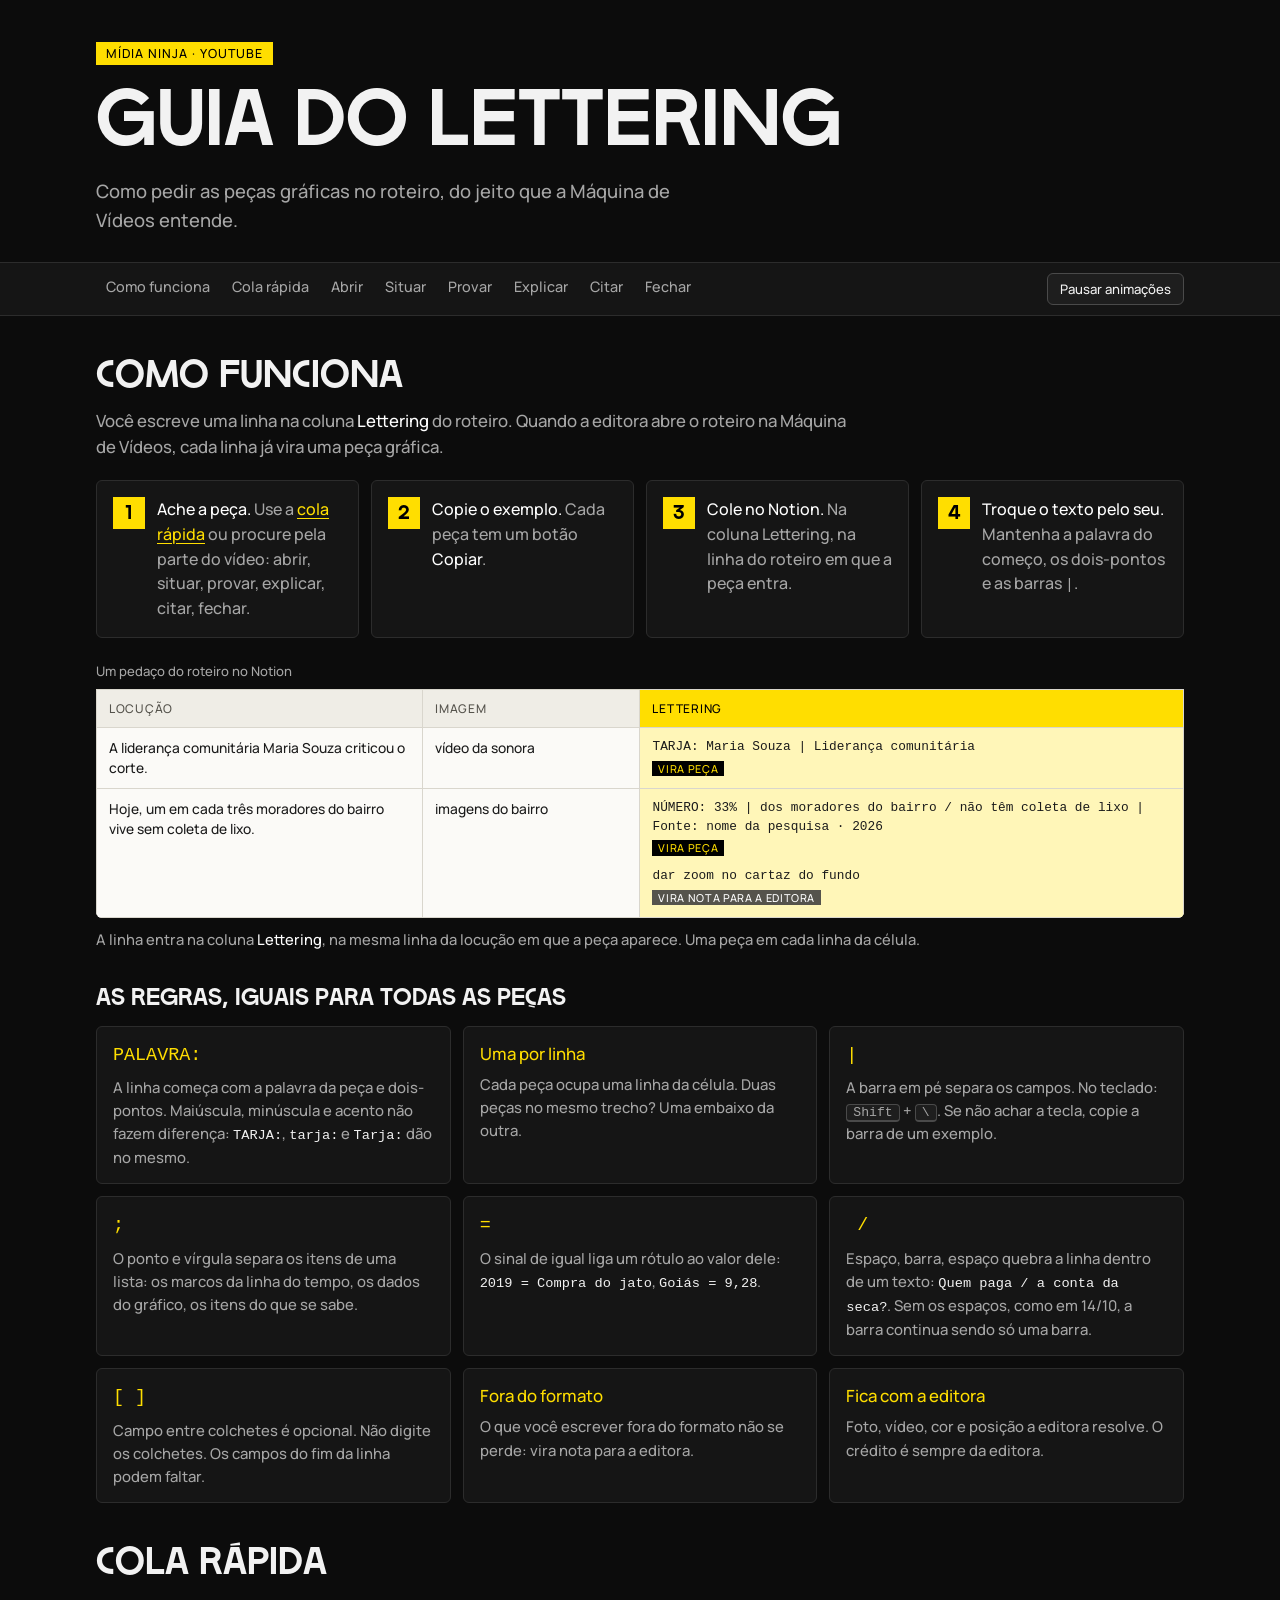
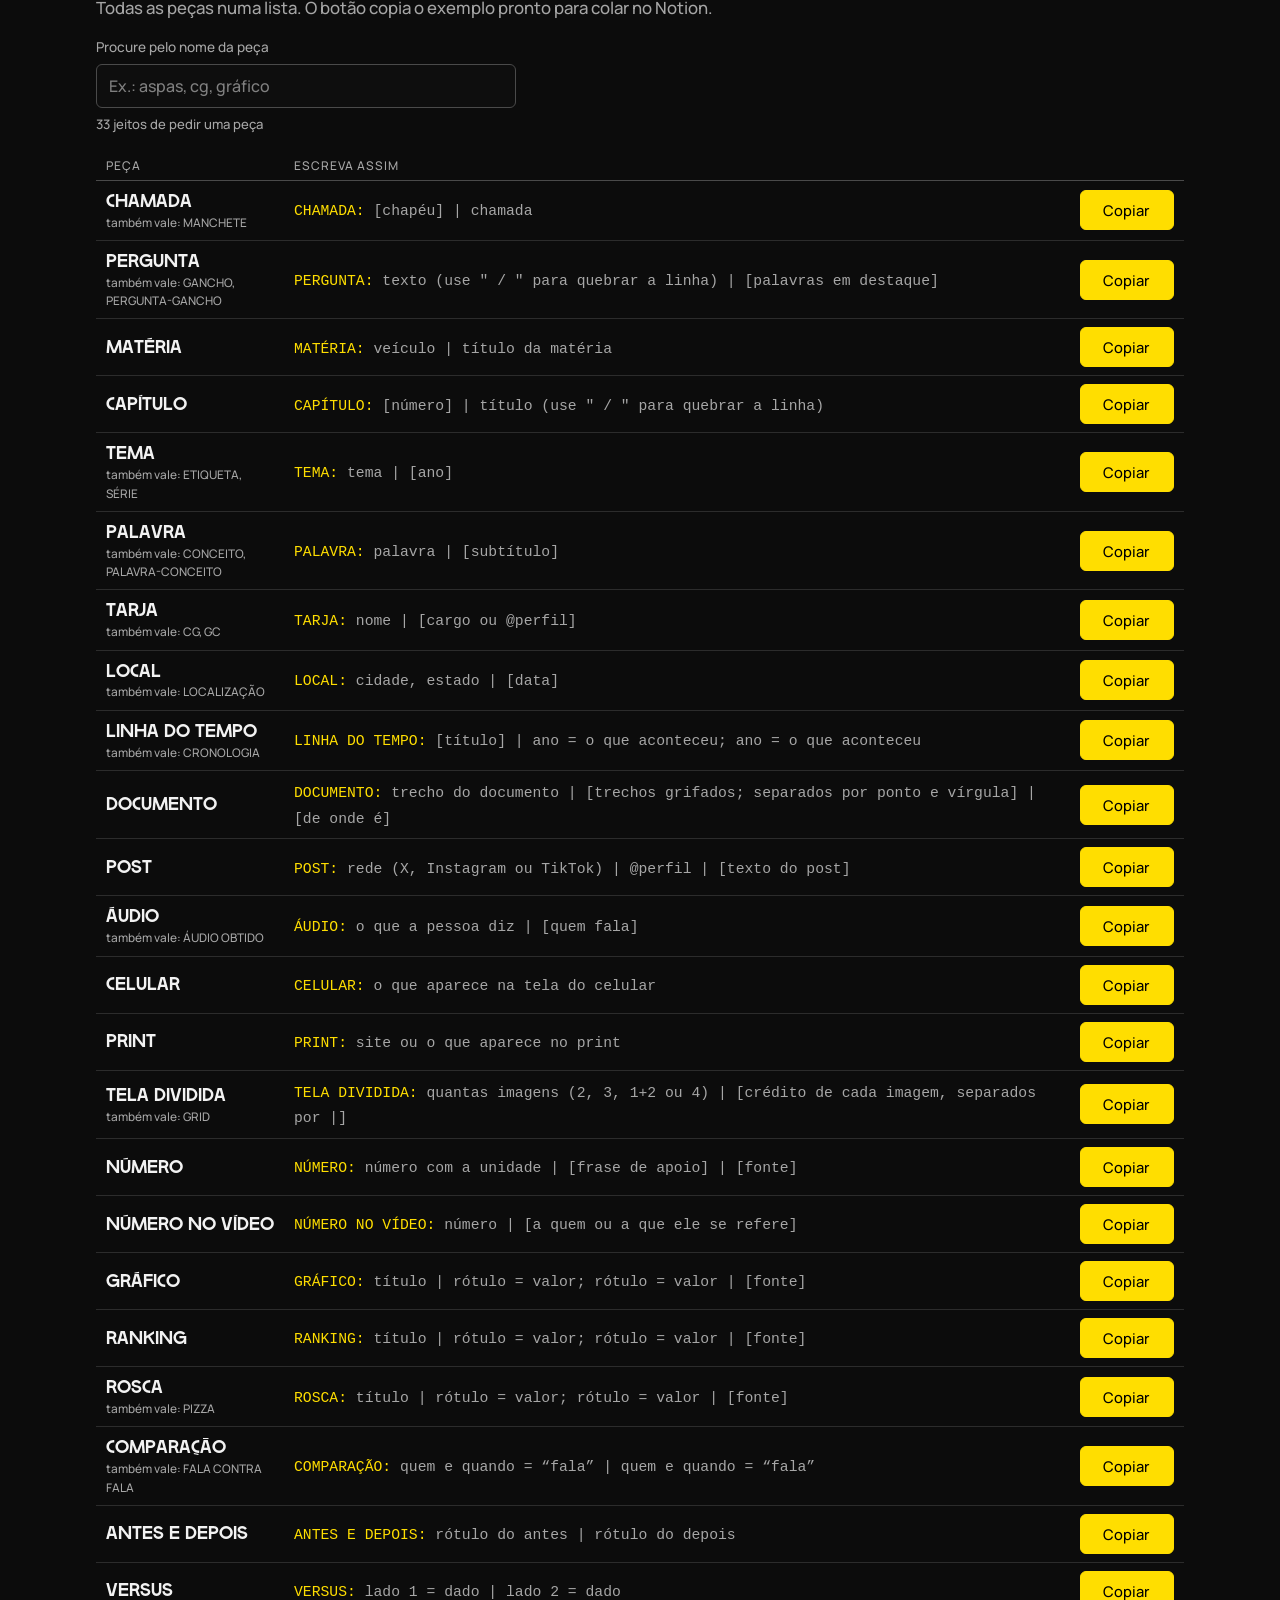
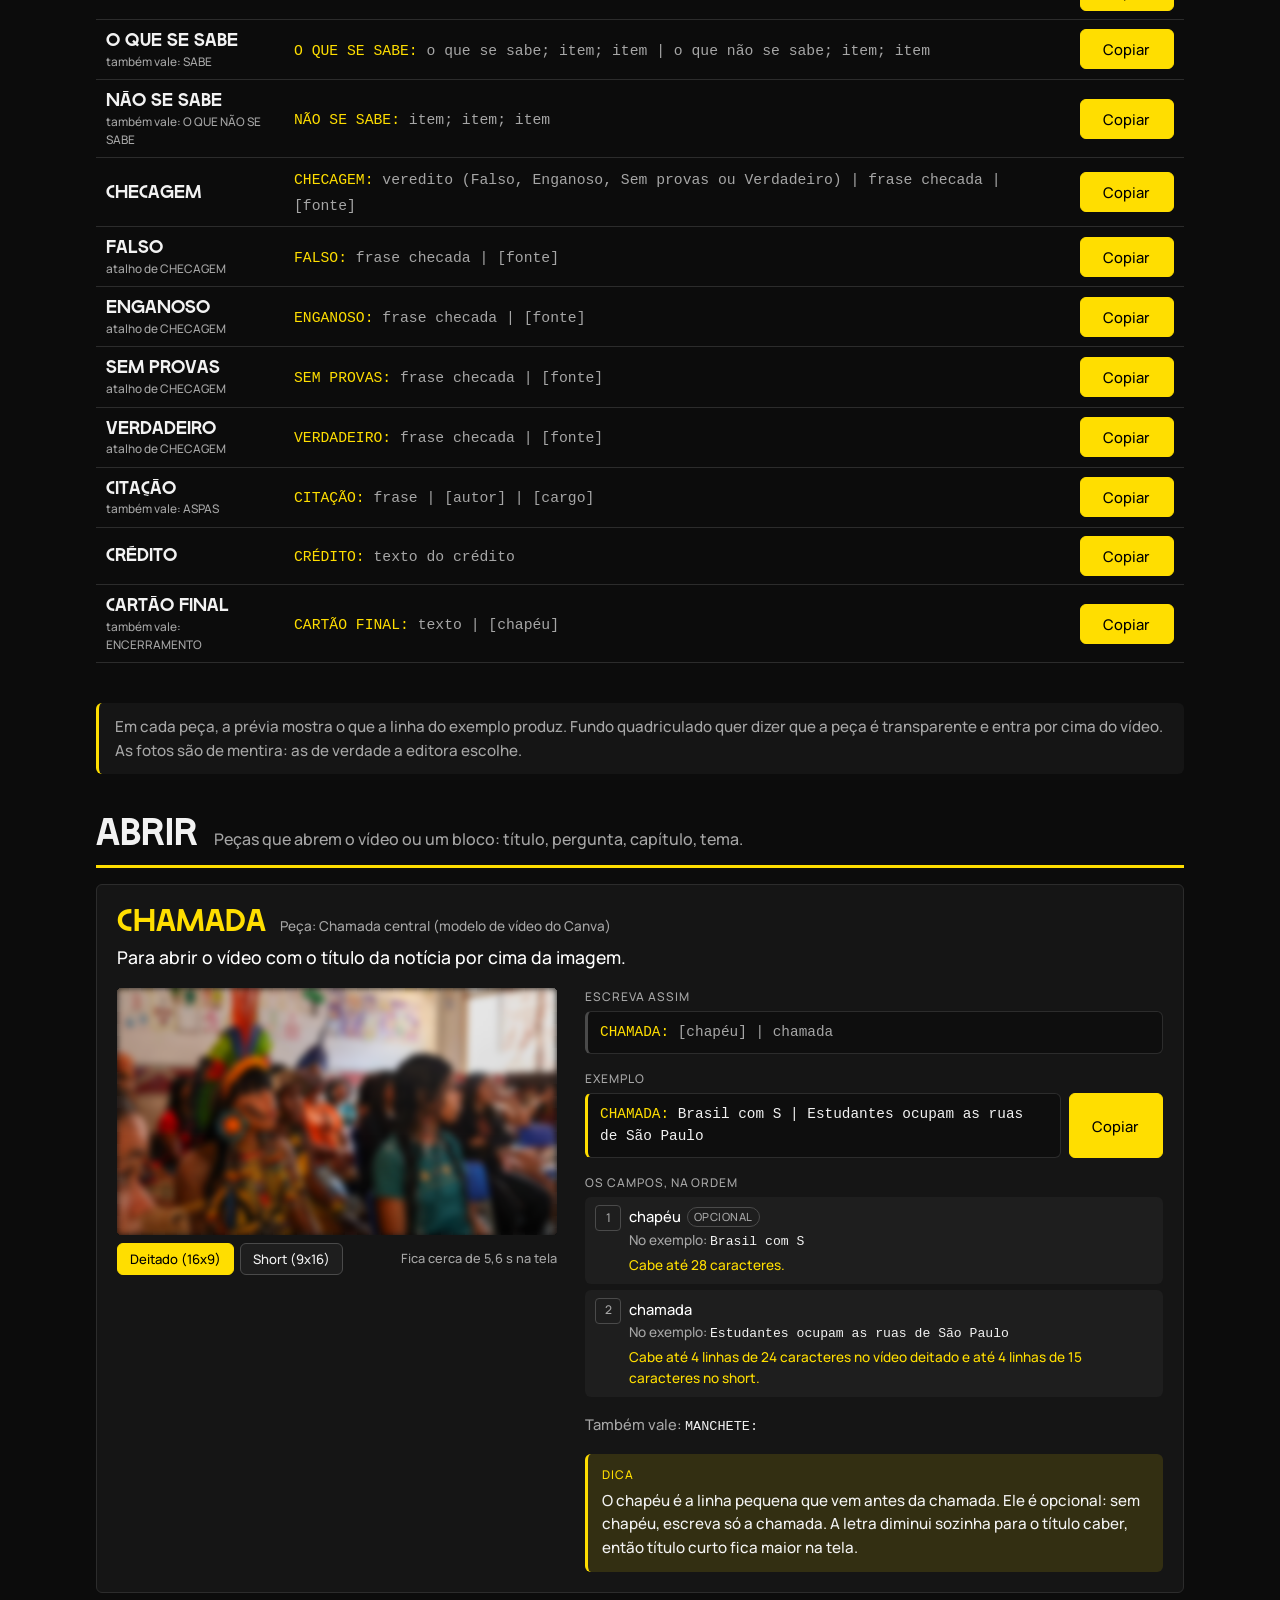
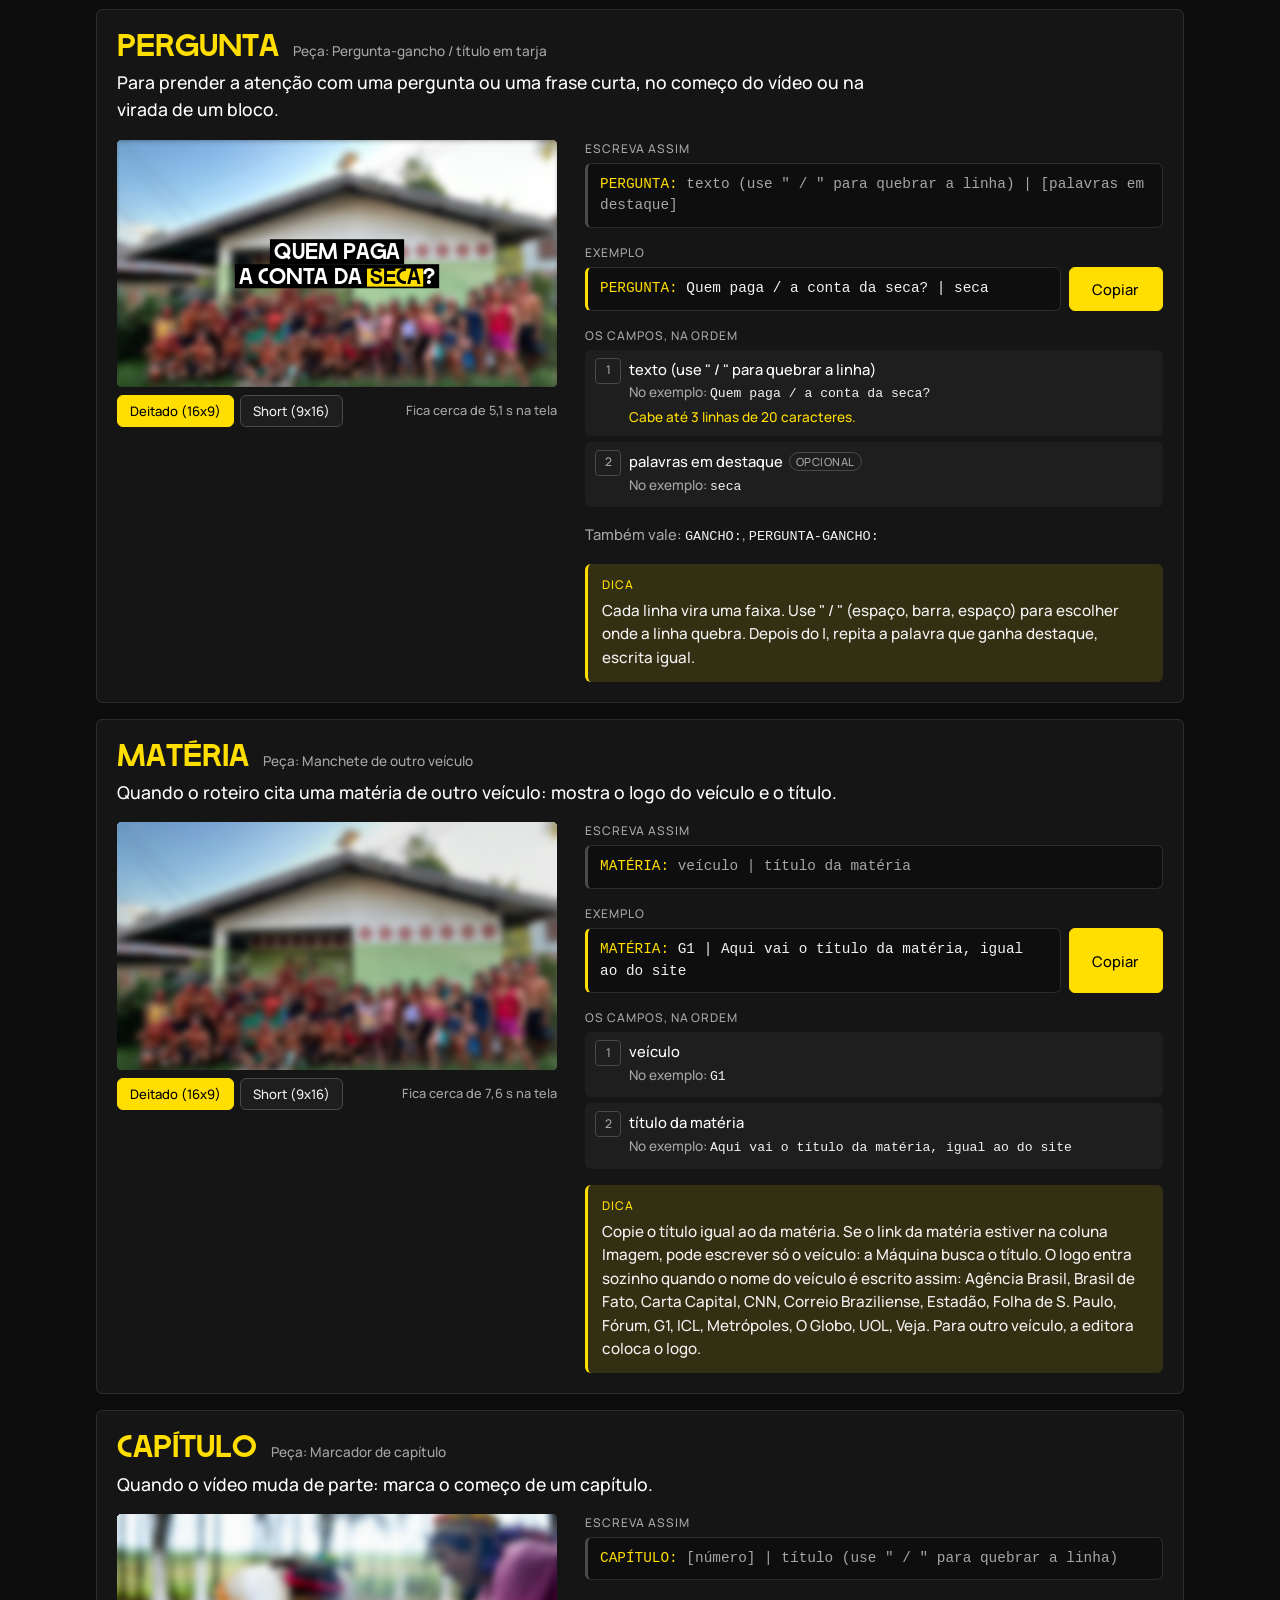
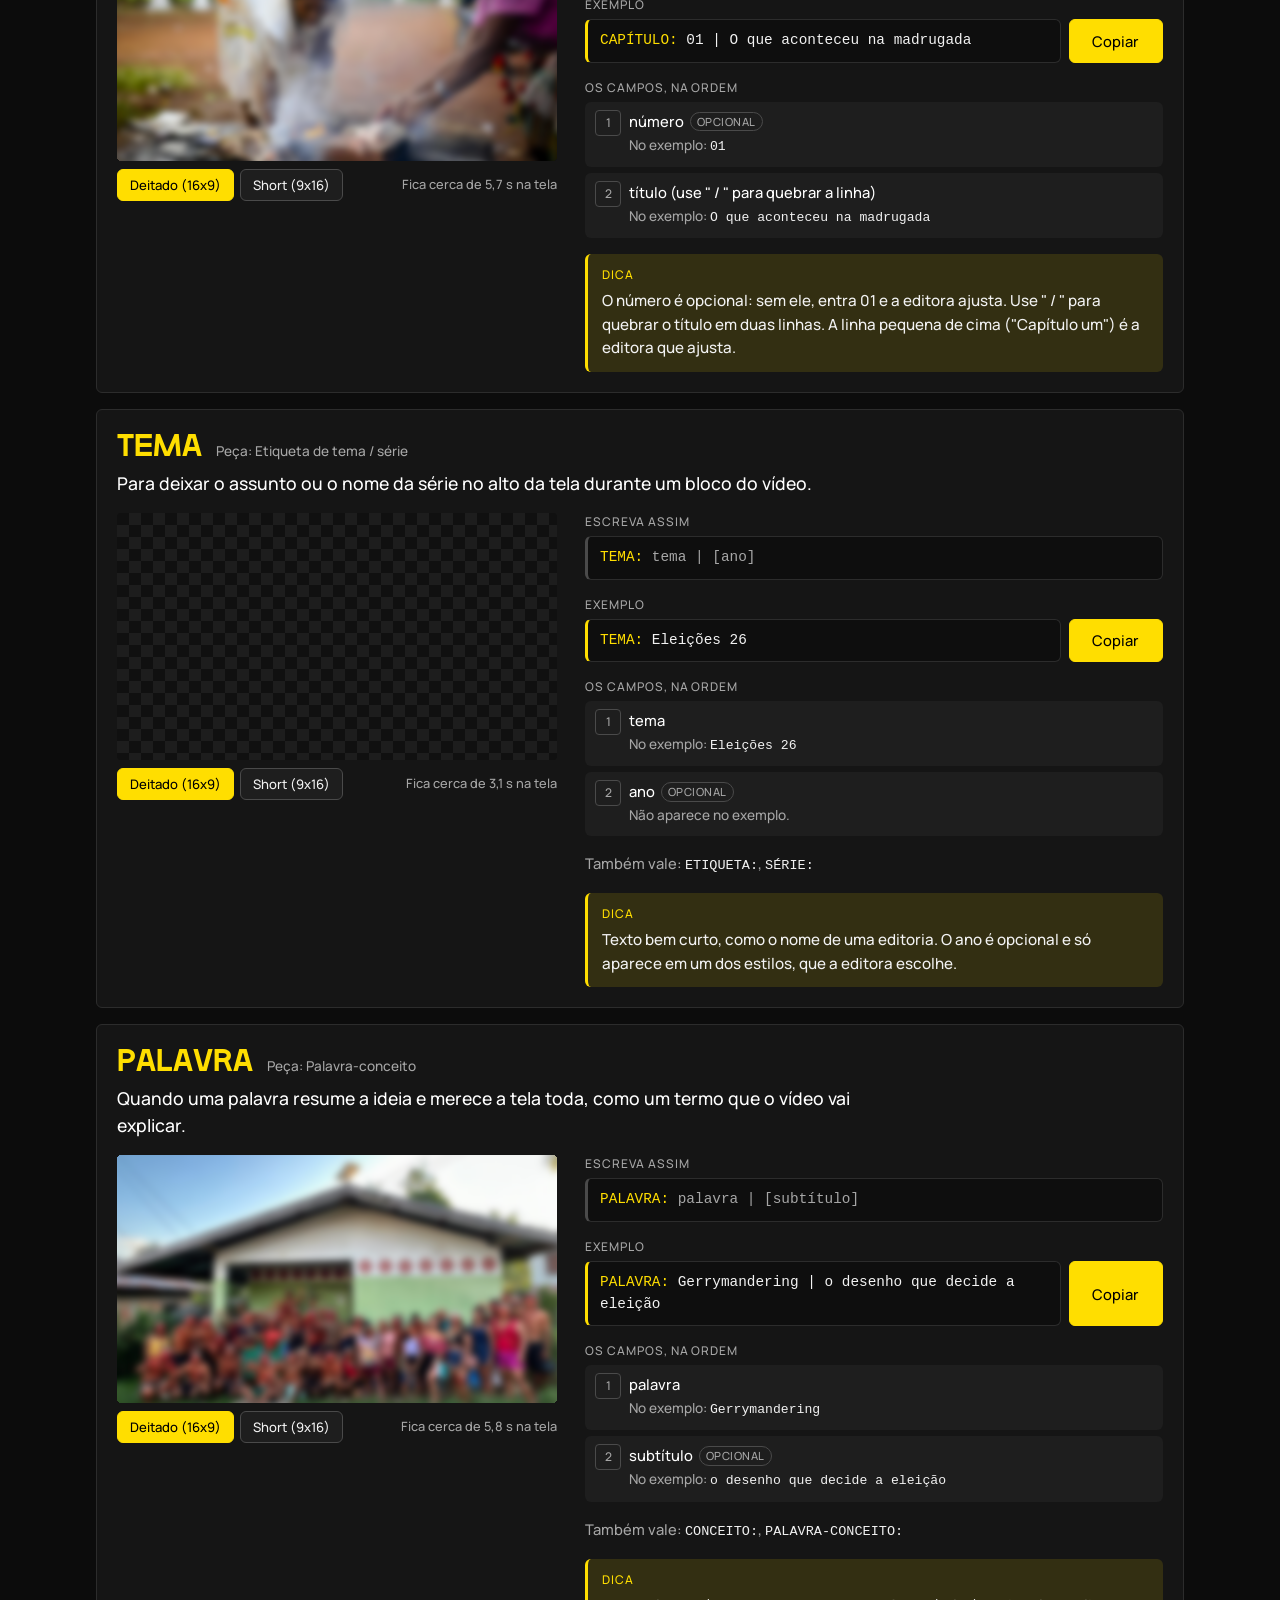
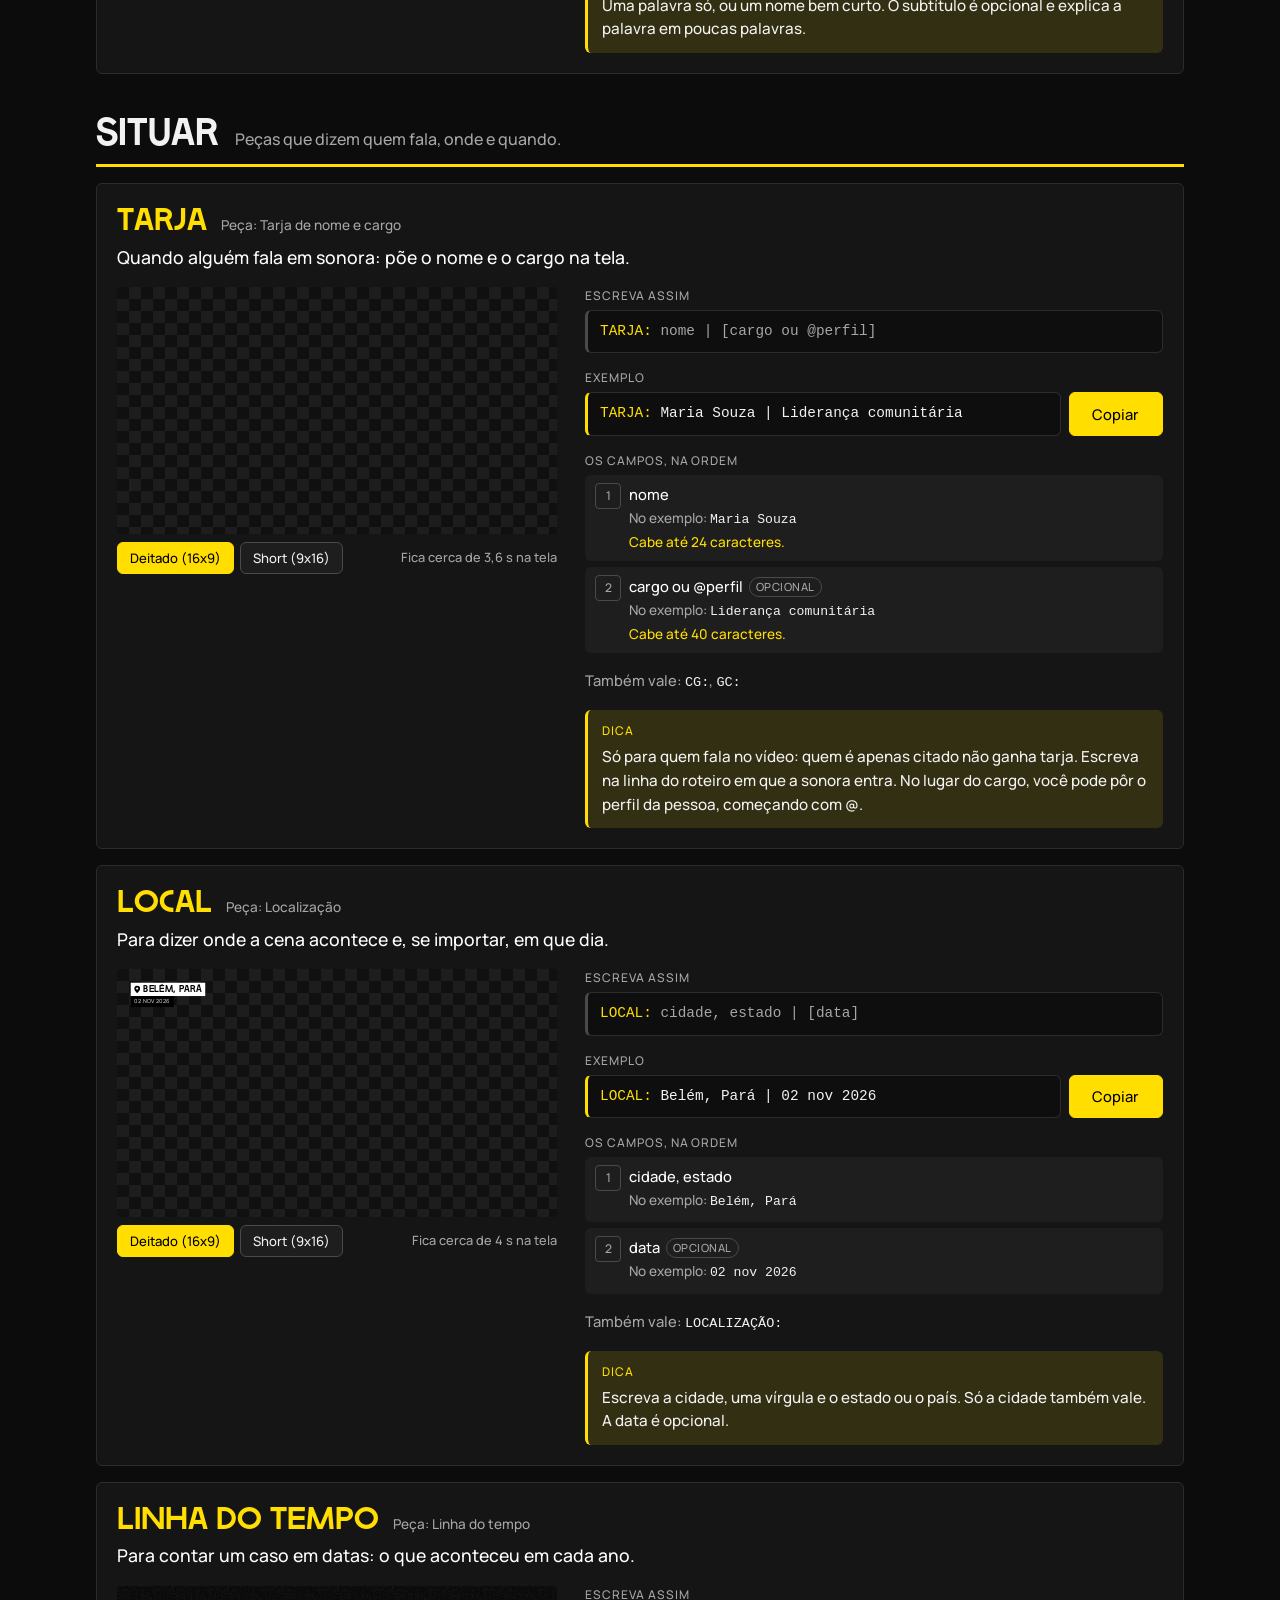
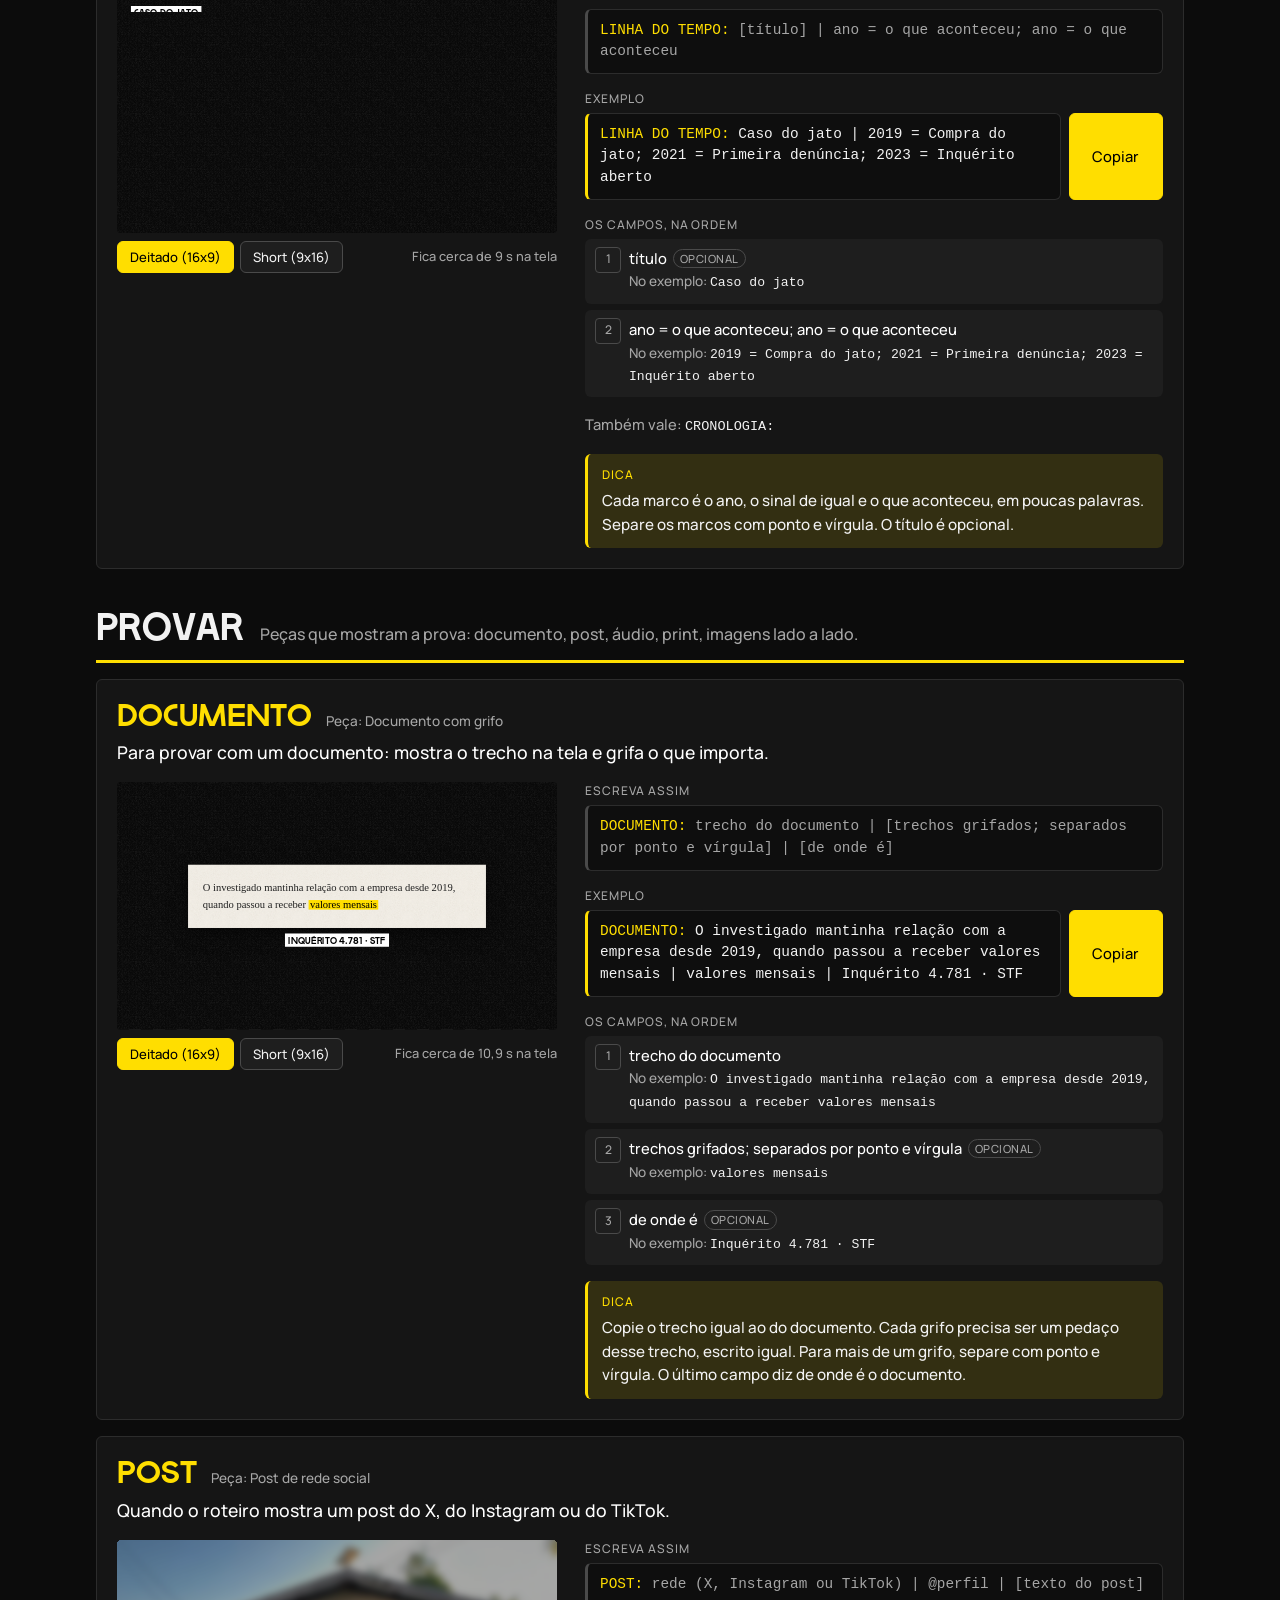
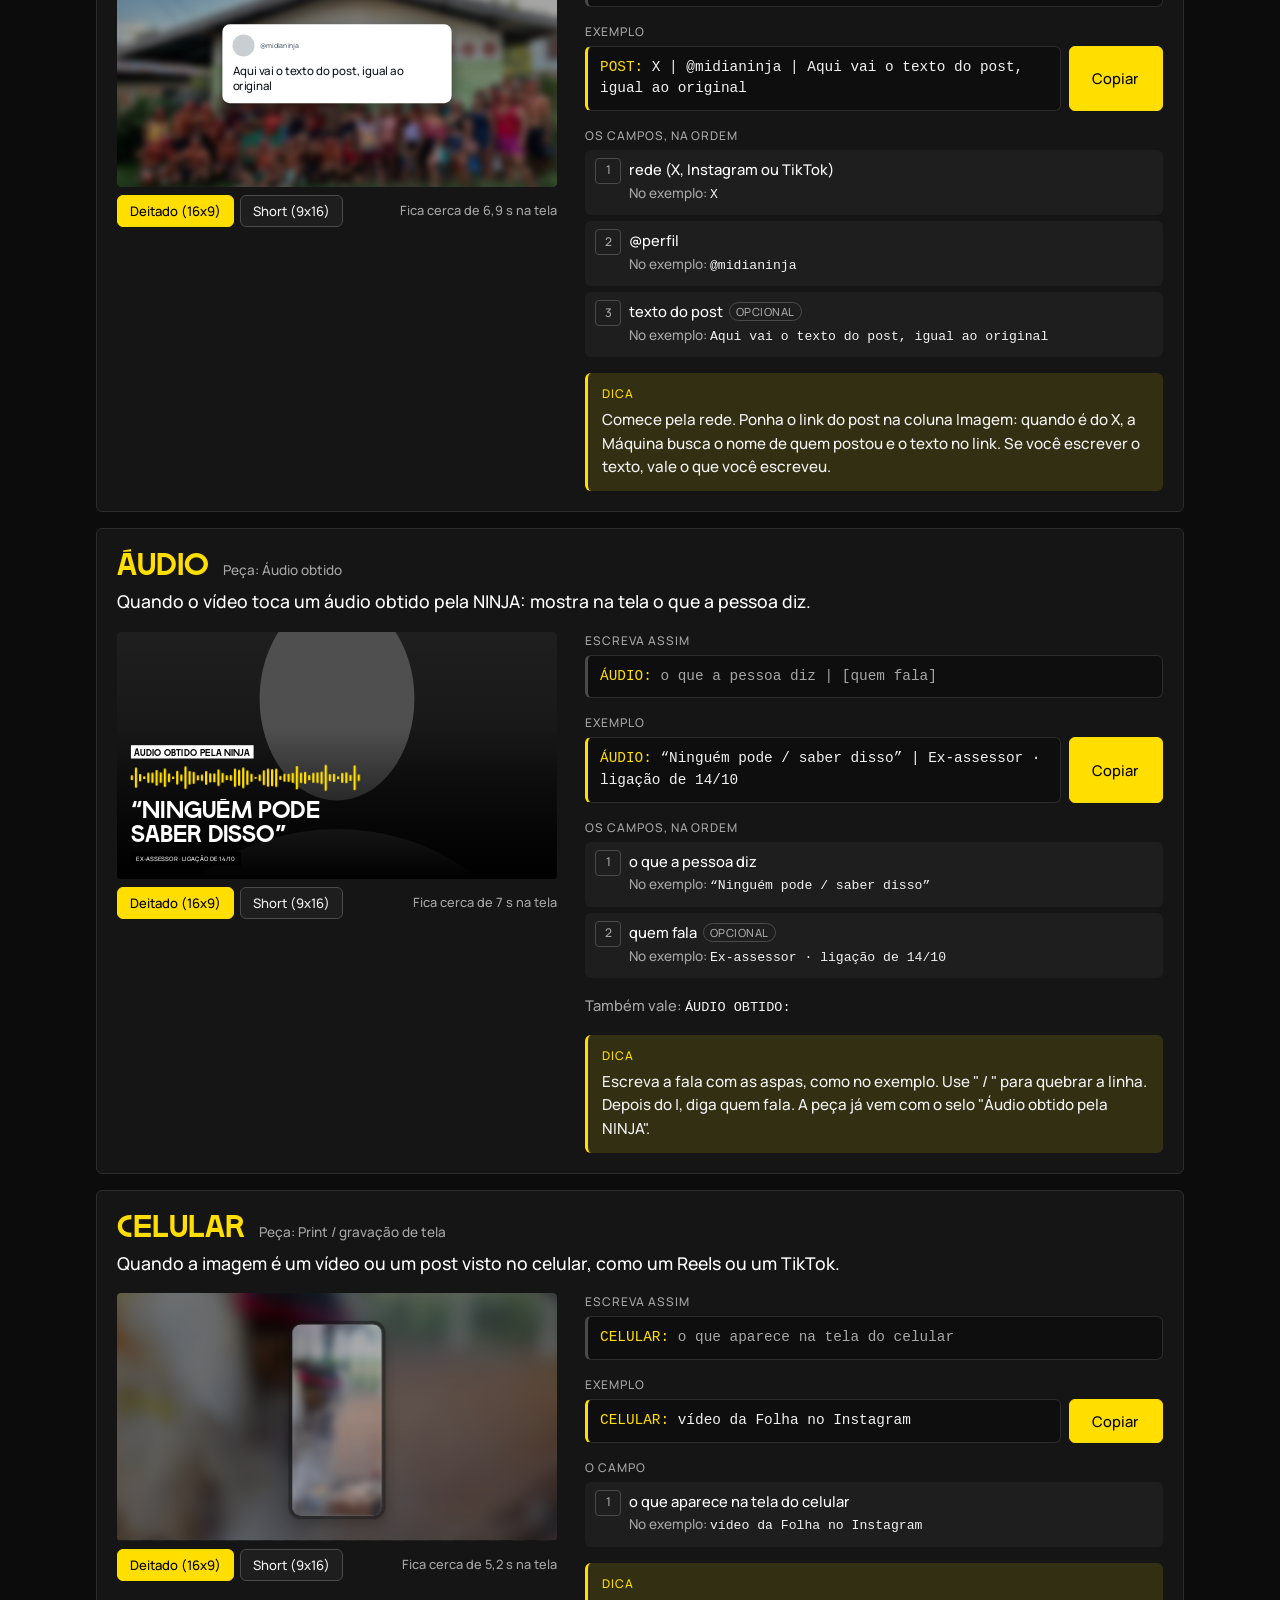
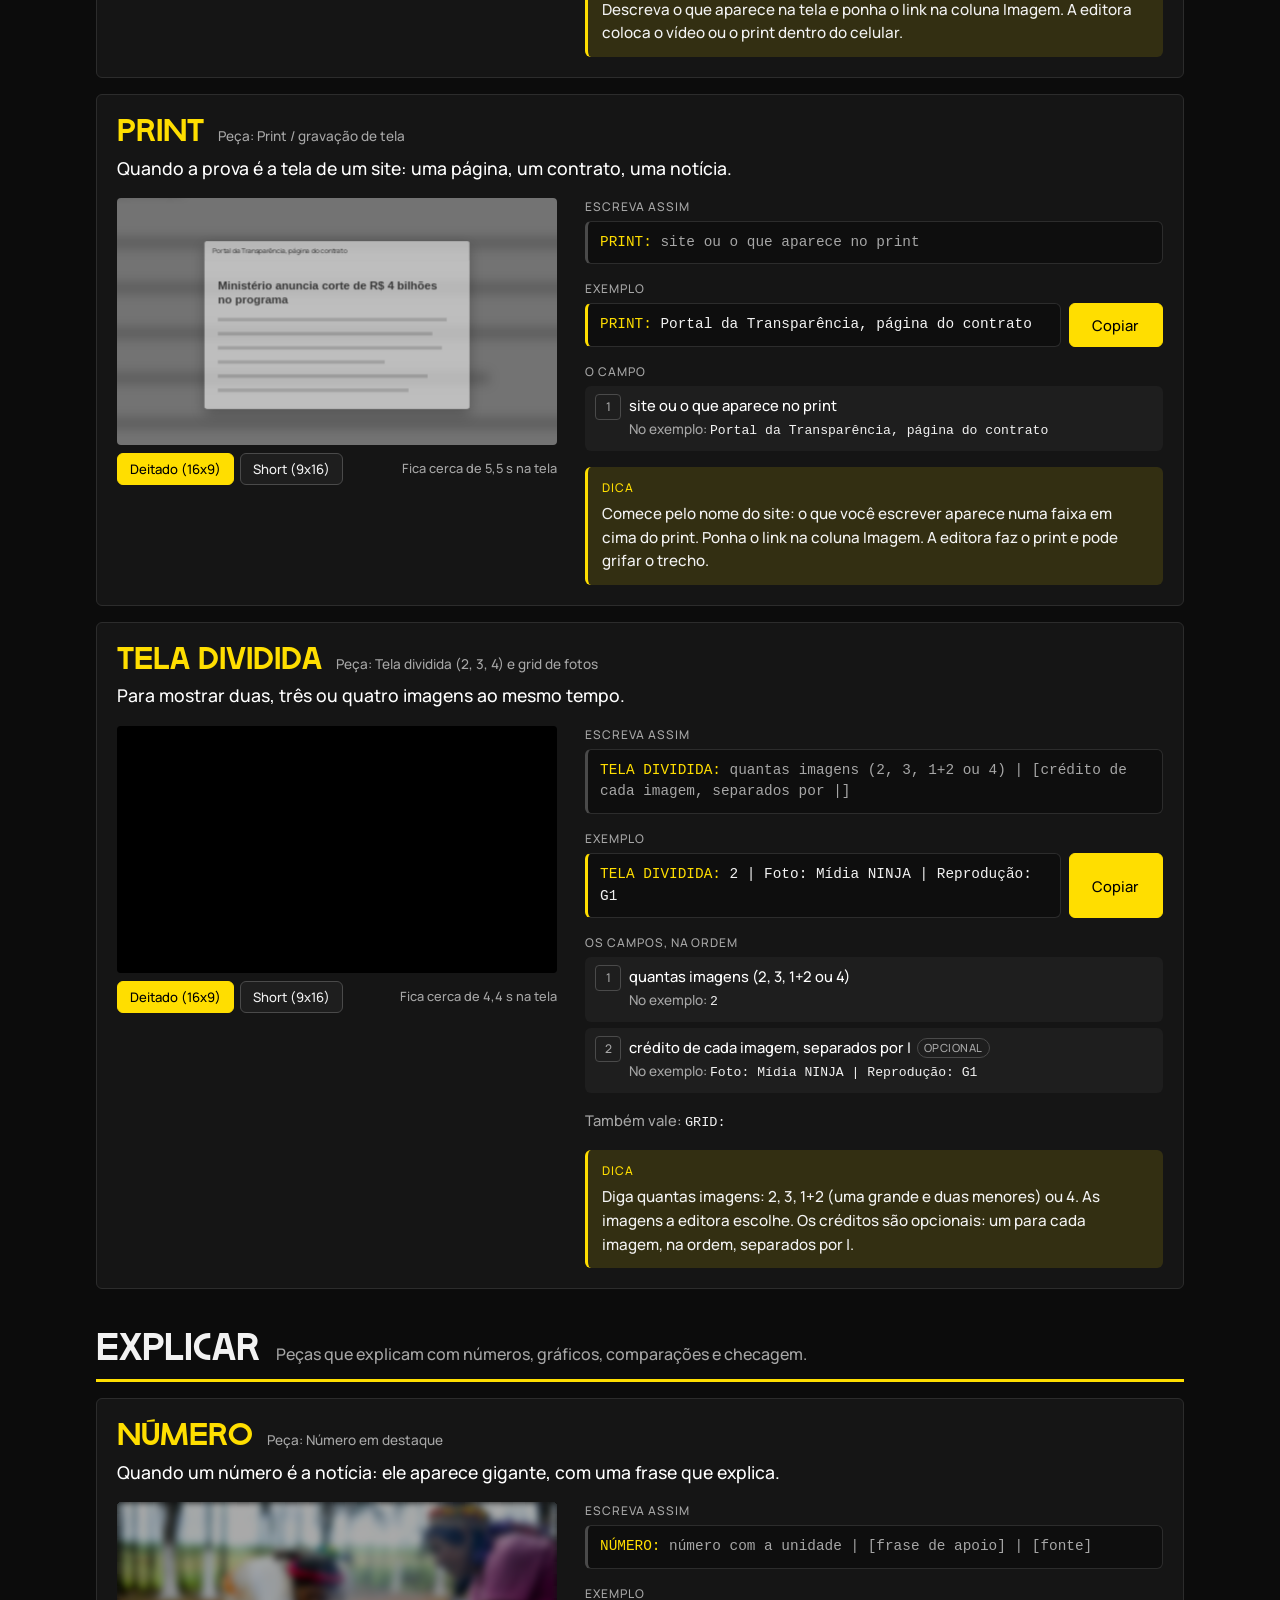
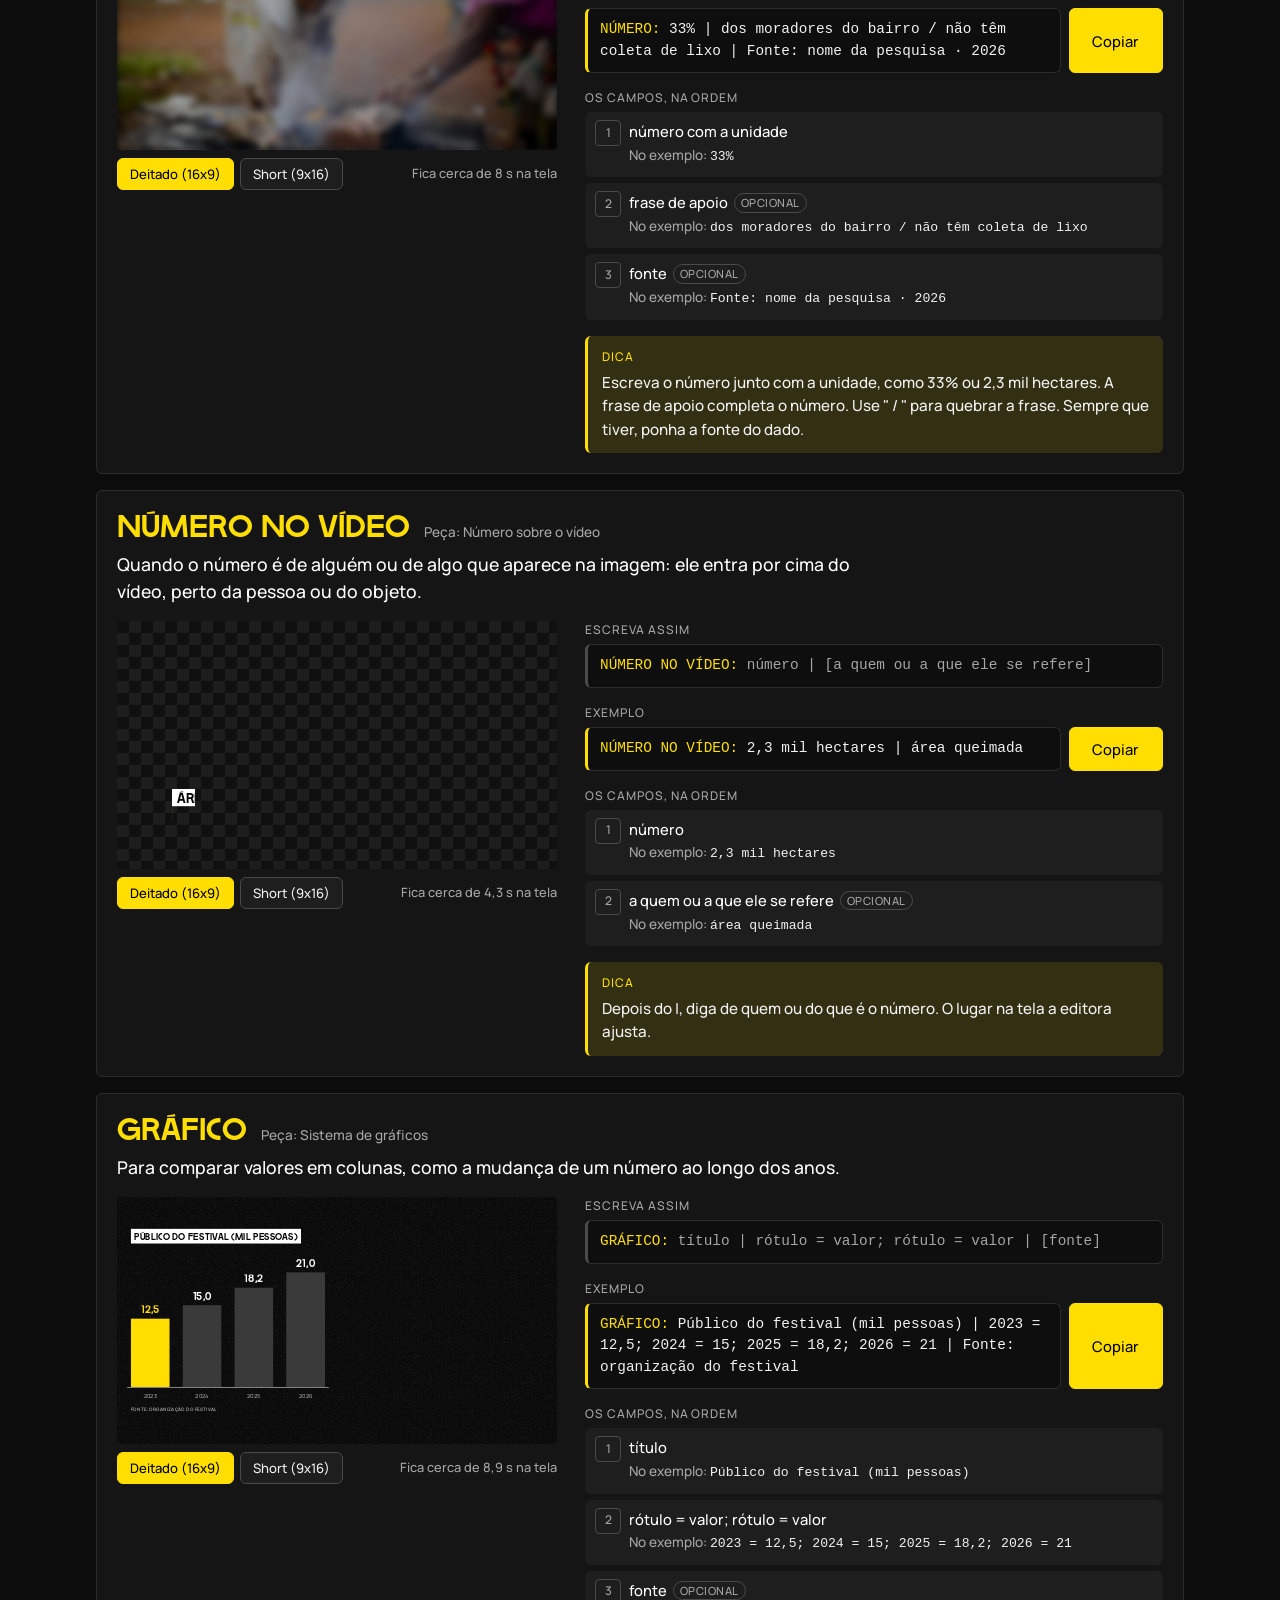
==== guia/index.html @ 00bba066 "Guia do Lettering para os redatores (pasta guia/) Página aberta com cada peça gráfica animada e a li" ====
<!doctype html>
<html lang="pt-BR">
<head>
<meta charset="utf-8">
<meta name="viewport" content="width=device-width, initial-scale=1">
<meta name="color-scheme" content="dark">
<title>Guia do Lettering · Mídia NINJA</title>
<meta name="description" content="Como pedir as peças gráficas no roteiro, do jeito que a Máquina de Vídeos entende.">
<!--
  Fonte da página dos redatores. Ela só funciona dentro do site montado por `npm run guia:redatores`
  (scripts/gerar-guia-redatores.mjs), que põe ao lado dela o dados.json e os módulos do design system.
  Os caminhos são todos relativos: o site mora numa subpasta do GitHub Pages.
  As peças, os exemplos e os limites vêm de src/acabamento/letering.ts; os textos de "quando usar" e "dica",
  de textos.json. Aqui ficam só o cabeçalho, o "Como funciona" e o rodapé.
-->
<link rel="stylesheet" href="guia.css">
</head>
<body>
<a class="pular" href="#cola">Pular para a cola rápida</a>

<header class="capa">
  <p class="selo">Mídia NINJA · YouTube</p>
  <h1>Guia do Lettering</h1>
  <p class="frase">Como pedir as peças gráficas no roteiro, do jeito que a Máquina de Vídeos entende.</p>
</header>

<nav class="indice" aria-label="Seções do guia">
  <div class="indice-links" id="indice-links">
    <a href="#como-funciona">Como funciona</a>
    <a href="#cola">Cola rápida</a>
  </div>
  <button type="button" class="pequeno" id="pausar" aria-label="Pausar animações"><span id="pausar-verbo">Pausar</span><span class="so-largo"> animações</span></button>
</nav>

<main id="conteudo">

<section id="como-funciona" aria-labelledby="t-como">
  <h2 id="t-como">Como funciona</h2>
  <p class="abre">Você escreve uma linha na coluna <strong>Lettering</strong> do roteiro. Quando a editora abre o roteiro na Máquina de Vídeos, cada linha já vira uma peça gráfica.</p>

  <ol class="passos">
    <li><span class="passo" aria-hidden="true">1</span><div><strong>Ache a peça.</strong> Use a <a href="#cola">cola rápida</a> ou procure pela parte do vídeo: abrir, situar, provar, explicar, citar, fechar.</div></li>
    <li><span class="passo" aria-hidden="true">2</span><div><strong>Copie o exemplo.</strong> Cada peça tem um botão <strong>Copiar</strong>.</div></li>
    <li><span class="passo" aria-hidden="true">3</span><div><strong>Cole no Notion.</strong> Na coluna Lettering, na linha do roteiro em que a peça entra.</div></li>
    <li><span class="passo" aria-hidden="true">4</span><div><strong>Troque o texto pelo seu.</strong> Mantenha a palavra do começo, os dois-pontos e as barras <code>|</code>.</div></li>
  </ol>

  <figure class="notion">
    <table>
      <caption>Um pedaço do roteiro no Notion</caption>
      <thead>
        <tr><th scope="col">Locução</th><th scope="col">Imagem</th><th scope="col" class="alvo">Lettering</th></tr>
      </thead>
      <tbody>
        <tr>
          <td>A liderança comunitária Maria Souza criticou o corte.</td>
          <td>vídeo da sonora</td>
          <td class="alvo">
            <span class="linha-peca">TARJA: Maria Souza | Liderança comunitária</span>
            <span class="marca-linha">vira peça</span>
          </td>
        </tr>
        <tr>
          <td>Hoje, um em cada três moradores do bairro vive sem coleta de lixo.</td>
          <td>imagens do bairro</td>
          <td class="alvo">
            <span class="linha-peca">NÚMERO: 33% | dos moradores do bairro / não têm coleta de lixo | Fonte: nome da pesquisa · 2026</span>
            <span class="marca-linha">vira peça</span>
            <span class="linha-nota">dar zoom no cartaz do fundo</span>
            <span class="marca-linha nota">vira nota para a editora</span>
          </td>
        </tr>
      </tbody>
    </table>
    <figcaption>A linha entra na coluna <strong>Lettering</strong>, na mesma linha da locução em que a peça aparece. Uma peça em cada linha da célula.</figcaption>
  </figure>

  <h3 id="regras">As regras, iguais para todas as peças</h3>
  <dl class="regras">
    <div>
      <dt><code>PALAVRA:</code></dt>
      <dd>A linha começa com a palavra da peça e dois-pontos. Maiúscula, minúscula e acento não fazem diferença: <code>TARJA:</code>, <code>tarja:</code> e <code>Tarja:</code> dão no mesmo.</dd>
    </div>
    <div>
      <dt>Uma por linha</dt>
      <dd>Cada peça ocupa uma linha da célula. Duas peças no mesmo trecho? Uma embaixo da outra.</dd>
    </div>
    <div>
      <dt><code>|</code></dt>
      <dd>A barra em pé separa os campos. No teclado: <kbd>Shift</kbd> + <kbd>\</kbd>. Se não achar a tecla, copie a barra de um exemplo.</dd>
    </div>
    <div>
      <dt><code>;</code></dt>
      <dd>O ponto e vírgula separa os itens de uma lista: os marcos da linha do tempo, os dados do gráfico, os itens do que se sabe.</dd>
    </div>
    <div>
      <dt><code>=</code></dt>
      <dd>O sinal de igual liga um rótulo ao valor dele: <code>2019 = Compra do jato</code>, <code>Goiás = 9,28</code>.</dd>
    </div>
    <div>
      <dt><code>&nbsp;/&nbsp;</code></dt>
      <dd>Espaço, barra, espaço quebra a linha dentro de um texto: <code>Quem paga / a conta da seca?</code>. Sem os espaços, como em 14/10, a barra continua sendo só uma barra.</dd>
    </div>
    <div>
      <dt><code>[ ]</code></dt>
      <dd>Campo entre colchetes é opcional. Não digite os colchetes. Os campos do fim da linha podem faltar.</dd>
    </div>
    <div>
      <dt>Fora do formato</dt>
      <dd>O que você escrever fora do formato não se perde: vira nota para a editora.</dd>
    </div>
    <div>
      <dt>Fica com a editora</dt>
      <dd>Foto, vídeo, cor e posição a editora resolve. O crédito é sempre da editora.</dd>
    </div>
  </dl>
</section>

<section id="cola" aria-labelledby="t-cola">
  <h2 id="t-cola">Cola rápida</h2>
  <p class="abre">Todas as peças numa lista. O botão copia o exemplo pronto para colar no Notion.</p>
  <div class="busca">
    <label for="busca">Procure pelo nome da peça</label>
    <input type="search" id="busca" autocomplete="off" spellcheck="false" placeholder="Ex.: aspas, cg, gráfico">
    <p class="busca-conta" id="busca-conta" aria-live="polite"></p>
  </div>
  <table class="cola">
    <thead>
      <tr><th scope="col">Peça</th><th scope="col">Escreva assim</th><th scope="col"><span class="so-leitor">Copiar o exemplo</span></th></tr>
    </thead>
    <tbody id="cola-linhas"></tbody>
  </table>
  <p class="vazio" id="busca-vazia" hidden>Nenhuma peça com esse nome. Se a peça que você quer não existe, escreva por extenso na coluna Lettering: vira nota e a editora resolve.</p>
</section>

<p class="estado" id="estado" role="status">Carregando as peças…</p>

<div id="etapas">
  <p class="abre legenda-previas" id="legenda-previas" hidden>Em cada peça, a prévia mostra o que a linha do exemplo produz. Fundo quadriculado quer dizer que a peça é transparente e entra por cima do vídeo. As fotos são de mentira: as de verdade a editora escolhe.</p>
</div>

</main>

<footer class="rodape">
  <h2>A peça que você quer não está aqui?</h2>
  <p>Escreva por extenso na coluna Lettering o que você imagina, com as suas palavras. Vira nota e a editora resolve.</p>
  <p class="versao" id="versao"></p>
</footer>

<p class="so-leitor" id="avisos" aria-live="polite"></p>
<noscript><p class="estado">Esta página precisa de JavaScript para mostrar as peças.</p></noscript>
<script type="module" src="guia.js"></script>
</body>
</html>
---- guia/guia.css ----
/* Guia do Lettering — visual NINJA, igual ao app (app/estilo.css): preto, branco, o amarelo de destaque,
   TipoNinja nos títulos e Manrope no texto. Só tema escuro. As fontes vêm do site gerado
   (design-system/ninja/recursos/), por caminho relativo a este arquivo. */

@font-face { font-family: 'TipoNinja'; src: url('design-system/ninja/recursos/f1ccaf163da75dea.otf'); font-display: swap; }
@font-face { font-family: 'Manrope'; font-weight: 500; src: url('design-system/ninja/recursos/88d3f8ef004b5348.ttf'); font-display: swap; }

:root {
  --fundo: #0c0c0c;
  --superficie: #151515;
  --superficie-2: #1e1e1e;
  --campo: #0e0e0e;
  --texto: #f2f2f2;
  --texto-suave: #a6a6a6;
  --borda: #2c2c2c;
  --borda-forte: #4a4a4a;
  --acento: #FFDE00;
  --sobre-acento: #000;
  --acento-suave: rgba(255, 222, 0, 0.13);
  --ok: #2BD35A;
  --raio: 6px;
  --indice-h: 49px;
  --fonte: 'Manrope', system-ui, -apple-system, 'Segoe UI', Roboto, 'Helvetica Neue', Arial, sans-serif;
  --fonte-titulo: 'TipoNinja', 'Manrope', Impact, 'Arial Narrow', sans-serif;
  --fonte-mono: ui-monospace, 'Cascadia Mono', Consolas, 'Liberation Mono', monospace;
  color-scheme: dark;
}

* { box-sizing: border-box; }

html { font-size: 16px; scroll-padding-top: calc(var(--indice-h) + 16px); scroll-behavior: smooth; }

body {
  margin: 0;
  background: var(--fundo);
  color: var(--texto);
  font-family: var(--fonte);
  font-weight: 500;
  line-height: 1.55;
  overflow-wrap: break-word;
}

[hidden] { display: none !important; }

h1, h2, h3 { font-family: var(--fonte-titulo); font-weight: 400; text-transform: uppercase; line-height: 1.05; margin: 0; }
h1 { font-size: clamp(2.6rem, 9vw, 5rem); }
h2 { font-size: clamp(1.7rem, 5vw, 2.4rem); margin-bottom: 12px; }
h3 { font-size: 1.5rem; }
h4 { margin: 0 0 6px; font: 500 0.75rem var(--fonte); letter-spacing: 0.08em; text-transform: uppercase; color: var(--texto-suave); }
p { margin: 0 0 12px; }
strong { font-weight: 500; color: #fff; }
a { color: var(--acento); text-underline-offset: 3px; }
code { font-family: var(--fonte-mono); font-size: 0.92em; }

kbd {
  display: inline-block;
  min-width: 1.6em;
  padding: 0 6px;
  border: 1px solid var(--borda-forte);
  border-bottom-width: 2px;
  border-radius: 4px;
  background: var(--superficie-2);
  font: 500 0.82rem var(--fonte-mono);
  text-align: center;
}

:focus-visible { outline: 2px solid var(--acento); outline-offset: 2px; }

.so-leitor { position: absolute; width: 1px; height: 1px; margin: -1px; padding: 0; overflow: hidden; clip-path: inset(50%); white-space: nowrap; border: 0; }
.pular { position: absolute; left: -9999px; top: 0; z-index: 50; padding: 8px 12px; background: var(--acento); color: var(--sobre-acento); }
.pular:focus { left: 8px; top: 8px; }

/* ---------- botões ---------- */
button {
  font: 500 0.92rem var(--fonte);
  min-height: 40px;
  padding: 0 16px;
  border-radius: var(--raio);
  border: 1px solid var(--borda-forte);
  background: var(--superficie-2);
  color: var(--texto);
  cursor: pointer;
  transition: background 0.12s, border-color 0.12s;
}
button:hover { border-color: var(--texto); }
button:active { transform: translateY(1px); }
button.principal { background: var(--acento); border-color: var(--acento); color: var(--sobre-acento); }
button.principal:hover { filter: brightness(1.08); border-color: var(--acento); }
button.pequeno { min-height: 32px; padding: 0 12px; font-size: 0.82rem; }
button.copiar { flex: none; min-width: 6.4em; }
button.copiar.feito { background: var(--ok); border-color: var(--ok); color: #000; }
button.copiar.falhou { border-color: #ff7a7a; color: #ff7a7a; background: transparent; }
.formatos button[aria-pressed='true'] { background: var(--acento); border-color: var(--acento); color: var(--sobre-acento); }

/* ---------- capa e índice ---------- */
.capa { max-width: 1120px; margin: 0 auto; padding: 40px 16px 28px; }
.selo { display: inline-block; margin: 0 0 14px; padding: 2px 10px; background: var(--acento); color: var(--sobre-acento); font-size: 0.78rem; letter-spacing: 0.08em; text-transform: uppercase; }
.frase { margin: 14px 0 0; max-width: 34em; font-size: 1.15rem; color: var(--texto-suave); }

.indice {
  position: sticky;
  top: 0;
  z-index: 20;
  display: flex;
  align-items: center;
  gap: 12px;
  min-height: var(--indice-h);
  padding: 0 max(16px, calc((100vw - 1120px) / 2 + 16px));
  background: var(--superficie);
  border-top: 1px solid var(--borda);
  border-bottom: 1px solid var(--borda);
}
.indice-links { display: flex; flex: 1; min-width: 0; gap: 2px; overflow-x: auto; scrollbar-width: thin; }
.indice-links a { flex: none; padding: 13px 10px; color: var(--texto-suave); font-size: 0.9rem; text-decoration: none; white-space: nowrap; border-bottom: 3px solid transparent; }
.indice-links a:hover { color: var(--texto); border-bottom-color: var(--acento); }
.indice button { flex: none; }

main { max-width: 1120px; margin: 0 auto; padding: 0 16px 48px; }
main > section, #etapas > section { padding-top: 40px; }
.abre { max-width: 46em; font-size: 1.05rem; color: var(--texto-suave); }
.estado { margin: 32px 0 0; padding: 20px 16px; border: 1px dashed var(--borda-forte); border-radius: var(--raio); color: var(--texto-suave); text-align: center; }
.estado.erro { border-color: #ff7a7a; color: #ffb3b3; }
.legenda-previas { margin: 40px 0 0; padding: 12px 16px; max-width: none; background: var(--superficie); border-left: 3px solid var(--acento); border-radius: var(--raio); font-size: 0.95rem; }

/* ---------- como funciona ---------- */
.passos { list-style: none; margin: 20px 0 0; padding: 0; display: grid; grid-template-columns: repeat(4, minmax(0, 1fr)); gap: 12px; }
.passos li { display: flex; gap: 12px; align-items: flex-start; padding: 16px; background: var(--superficie); border: 1px solid var(--borda); border-radius: var(--raio); color: var(--texto-suave); }
.passo { display: inline-grid; place-items: center; flex: none; width: 32px; height: 32px; background: var(--acento); color: var(--sobre-acento); font: 400 1.25rem var(--fonte-titulo); line-height: 1; }

/* O desenho da tabela do Notion: fundo claro de papel, para ler como "isto é o Notion", não como o guia. */
.notion { margin: 24px 0 0; }
.notion table { width: 100%; table-layout: fixed; border-collapse: collapse; background: #fbfaf7; color: #1b1b1b; border-radius: var(--raio); overflow: hidden; font-size: 0.86rem; line-height: 1.45; }
.notion caption { caption-side: top; padding: 0 0 8px; text-align: left; color: var(--texto-suave); font-size: 0.82rem; }
.notion th, .notion td { padding: 10px 12px; border: 1px solid #d9d6cd; text-align: left; vertical-align: top; }
.notion th { background: #efede6; font: 500 0.75rem var(--fonte); letter-spacing: 0.06em; text-transform: uppercase; color: #55534c; }
.notion th:nth-child(1) { width: 30%; }
.notion th:nth-child(2) { width: 20%; }
.notion .alvo { background: #fff6b8; }
.notion th.alvo { background: var(--acento); color: #000; }
.notion .linha-peca, .notion .linha-nota { display: block; font-family: var(--fonte-mono); font-size: 0.8rem; overflow-wrap: anywhere; }
.notion .linha-nota { margin-top: 10px; }
.marca-linha { display: inline-block; margin-top: 4px; padding: 0 6px; background: #000; color: var(--acento); font-size: 0.68rem; letter-spacing: 0.06em; text-transform: uppercase; }
.marca-linha.nota { background: #55534c; color: #fff; }
.notion figcaption { margin-top: 10px; color: var(--texto-suave); font-size: 0.92rem; }

#regras { margin: 36px 0 14px; }
.regras { margin: 0; display: grid; grid-template-columns: repeat(3, minmax(0, 1fr)); gap: 12px; }
.regras > div { padding: 14px 16px; background: var(--superficie); border: 1px solid var(--borda); border-radius: var(--raio); }
.regras dt { margin-bottom: 6px; color: var(--acento); font-size: 1.05rem; }
.regras dt code { font-size: 1.15rem; }
.regras dd { margin: 0; color: var(--texto-suave); font-size: 0.93rem; }
.regras dd code { color: var(--texto); }

/* ---------- cola rápida ---------- */
.busca { display: grid; gap: 6px; max-width: 420px; margin: 16px 0; }
.busca label { font-size: 0.85rem; color: var(--texto-suave); }
.busca input {
  font: inherit;
  width: 100%;
  min-height: 44px;
  padding: 8px 12px;
  color: var(--texto);
  background: var(--campo);
  border: 1px solid var(--borda-forte);
  border-radius: var(--raio);
}
.busca input::placeholder { color: var(--texto-suave); opacity: 0.75; }
.busca input:hover { border-color: var(--texto-suave); }
.busca-conta { margin: 0; min-height: 1.3em; font-size: 0.82rem; color: var(--texto-suave); }

.cola { width: 100%; border-collapse: collapse; }
.cola th { padding: 6px 10px; border-bottom: 1px solid var(--borda-forte); text-align: left; font: 500 0.75rem var(--fonte); letter-spacing: 0.08em; text-transform: uppercase; color: var(--texto-suave); }
.cola td { padding: 8px 10px; border-bottom: 1px solid var(--borda); vertical-align: middle; }
.cola tbody tr:hover { background: var(--superficie); }
.cola .c-peca { width: 1%; white-space: nowrap; }
.cola .c-peca a { font: 400 1.15rem var(--fonte-titulo); text-decoration: none; text-transform: uppercase; color: var(--texto); }
.cola .c-peca a:hover { color: var(--acento); }
.cola .c-peca small { display: block; font-size: 0.74rem; color: var(--texto-suave); white-space: normal; }
.cola .c-escreva code { color: var(--texto-suave); overflow-wrap: anywhere; }
.cola .c-escreva code b { font-weight: 500; color: var(--acento); }
.cola .c-copiar { width: 1%; text-align: right; }
.vazio { margin: 16px 0 0; padding: 20px 16px; border: 1px dashed var(--borda-forte); border-radius: var(--raio); color: var(--texto-suave); }

/* ---------- etapas e cartões ---------- */
.etapa-topo { display: flex; flex-wrap: wrap; align-items: baseline; gap: 4px 16px; margin-bottom: 16px; padding-bottom: 10px; border-bottom: 3px solid var(--acento); }
.etapa-topo h2 { margin: 0; }
.etapa-topo p { margin: 0; color: var(--texto-suave); }
.cartoes { display: grid; gap: 16px; }

.cartao {
  display: grid;
  grid-template-columns: minmax(0, 440px) minmax(0, 1fr);
  gap: 16px 28px;
  align-items: start;
  padding: 20px;
  background: var(--superficie);
  border: 1px solid var(--borda);
  border-radius: var(--raio);
}
.cartao:target { border-color: var(--acento); }
.cartao-topo { grid-column: 1 / -1; display: grid; gap: 6px; }
.cartao-titulo { display: flex; flex-wrap: wrap; align-items: baseline; gap: 4px 14px; }
.cartao-titulo h3 { font-size: 2rem; color: var(--acento); }
.modelo { margin: 0; font-size: 0.85rem; color: var(--texto-suave); }
.quando { margin: 0; max-width: 44em; font-size: 1.1rem; color: #fff; }

/* No computador, a prévia acompanha a leitura do cartão (fica presa embaixo do índice). */
.previa { display: grid; gap: 8px; min-width: 0; position: sticky; top: calc(var(--indice-h) + 16px); }
.quadro {
  position: relative;
  width: 100%;
  aspect-ratio: 16 / 9;
  overflow: hidden;
  border-radius: 4px;
  background: #101010 repeating-conic-gradient(#1d1d1d 0% 25%, #101010 0% 50%) 0 0 / 24px 24px;
}
.quadro.vertical { aspect-ratio: 9 / 16; width: min(100%, 248px); margin: 0 auto; }
/* color-scheme igual ao do documento da peça (claro): sem isso, no tema escuro o navegador pinta um fundo
   branco atrás da peça e a transparência some (mesma regra de app/estilo.css). */
.quadro iframe { position: absolute; left: 0; top: 0; border: 0; transform-origin: 0 0; pointer-events: none; color-scheme: light; }
.quadro-aviso { position: absolute; inset: 0; display: grid; place-items: center; margin: 0; padding: 12px; font-size: 0.82rem; color: var(--texto-suave); text-align: center; }
.previa-barra { display: flex; flex-wrap: wrap; align-items: center; justify-content: space-between; gap: 6px 12px; }
.formatos { display: flex; gap: 6px; }
.tempo { margin: 0; font-size: 0.8rem; color: var(--texto-suave); }

.cartao-texto { display: grid; gap: 16px; min-width: 0; }
.linha {
  display: block;
  margin: 0;
  padding: 10px 12px;
  background: var(--campo);
  border: 1px solid var(--borda);
  border-left: 3px solid var(--borda-forte);
  border-radius: var(--raio);
  font-family: var(--fonte-mono);
  font-size: 0.9rem;
  line-height: 1.5;
  white-space: pre-wrap;
  overflow-wrap: anywhere;
  color: var(--texto-suave);
}
.linha b { font-weight: 500; color: var(--acento); }
.linha.exemplo { border-left-color: var(--acento); color: var(--texto); user-select: all; }
.com-botao { display: flex; gap: 8px; align-items: stretch; }
.com-botao .linha { flex: 1; min-width: 0; }

.campos { list-style: none; margin: 0; padding: 0; display: grid; gap: 6px; counter-reset: campo; }
.campos li { counter-increment: campo; display: grid; grid-template-columns: 24px minmax(0, 1fr); gap: 2px 10px; padding: 8px 10px; background: var(--superficie-2); border-radius: var(--raio); font-size: 0.92rem; }
.campos li::before { content: counter(campo); grid-row: 1 / span 3; display: grid; place-items: center; width: 24px; height: 24px; border: 1px solid var(--borda-forte); border-radius: 4px; font-size: 0.75rem; color: var(--texto-suave); }
.campo-nome { color: #fff; }
.etiqueta { display: inline-block; margin-left: 6px; padding: 0 6px; border: 1px solid var(--borda-forte); border-radius: 99px; font-size: 0.7rem; letter-spacing: 0.04em; text-transform: uppercase; color: var(--texto-suave); vertical-align: 1px; }
.campo-exemplo, .campo-limite { grid-column: 2; color: var(--texto-suave); font-size: 0.85rem; }
.campo-exemplo q { quotes: none; color: var(--texto); font-family: var(--fonte-mono); font-size: 0.82rem; overflow-wrap: anywhere; }
.campo-limite { color: var(--acento); }

.apelidos { margin: 0; font-size: 0.92rem; color: var(--texto-suave); }
.apelidos code { color: var(--texto); }
.atalhos { display: grid; gap: 6px; }
.atalhos p { margin: 0; font-size: 0.92rem; color: var(--texto-suave); }
.dica { margin: 0; padding: 12px 14px; background: var(--acento-suave); border-left: 3px solid var(--acento); border-radius: var(--raio); font-size: 0.95rem; }
.dica h4 { color: var(--acento); }

/* ---------- rodapé ---------- */
.rodape { max-width: 1120px; margin: 0 auto; padding: 32px 16px 56px; border-top: 1px solid var(--borda); }
.rodape h2 { font-size: 1.6rem; }
.rodape p { max-width: 44em; color: var(--texto-suave); }
.versao { margin-top: 24px; font-size: 0.8rem; }

/* ---------- telas menores ---------- */
@media (max-width: 960px) {
  .passos { grid-template-columns: repeat(2, minmax(0, 1fr)); }
  .regras { grid-template-columns: repeat(2, minmax(0, 1fr)); }
  .cartao { grid-template-columns: minmax(0, 1fr); }
  .previa { position: static; max-width: 520px; }
}
@media (max-width: 640px) {
  .capa { padding-top: 28px; }
  .passos, .regras { grid-template-columns: minmax(0, 1fr); }
  .cartao { padding: 16px; }
  .cartao-titulo h3 { font-size: 1.7rem; }
  .notion table { font-size: 0.78rem; }
  .notion th, .notion td { padding: 8px 6px; }
  .notion th { font-size: 0.64rem; letter-spacing: 0.02em; }
  .notion th:nth-child(1) { width: 27%; }
  .notion th:nth-child(2) { width: 21%; }
  .notion .linha-peca, .notion .linha-nota { font-size: 0.72rem; }
  .indice { gap: 8px; }
  .so-largo { display: none; }
  /* O índice rola para o lado: a ponta some aos poucos para mostrar que tem mais. */
  .indice-links { padding-right: 20px; -webkit-mask-image: linear-gradient(90deg, #000 calc(100% - 28px), transparent); mask-image: linear-gradient(90deg, #000 calc(100% - 28px), transparent); }
  .indice-links a { padding: 13px 8px; }
  /* A cola vira uma lista: palavra e botão em cima, a linha de escrever embaixo. */
  .cola thead { position: absolute; width: 1px; height: 1px; overflow: hidden; clip-path: inset(50%); }
  .cola tbody tr { display: grid; grid-template-columns: minmax(0, 1fr) auto; gap: 6px 8px; align-items: center; padding: 10px 0; border-bottom: 1px solid var(--borda); }
  .cola td { padding: 0; border: 0; }
  .cola .c-peca, .cola .c-copiar { width: auto; white-space: normal; }
  .cola .c-escreva { grid-column: 1 / -1; grid-row: 2; }
  .com-botao { flex-direction: column; }
  .com-botao button { align-self: flex-start; }
}

@media (prefers-reduced-motion: reduce) {
  html { scroll-behavior: auto; }
  * { animation: none !important; transition: none !important; }
}

/* TipoNinja: alternativos e ligaturas desligados (fundamentos do Thiago), como nas peças e no app.
   Fica no fim do arquivo: o atalho `font:` usado acima zera estas duas propriedades. */
h1, h2, h3, .passo, .cola .c-peca a {
  font-feature-settings: "calt" 0, "liga" 0, "clig" 0, "dlig" 0, "hlig" 0, "salt" 0, "swsh" 0, "cswh" 0, "titl" 0, "ss01" 0, "ss02" 0, "ss03" 0, "ss04" 0, "ss05" 0, "ss06" 0, "ss07" 0, "ss08" 0, "ss09" 0, "ss10" 0, "ss11" 0, "ss12" 0, "ss13" 0, "ss14" 0, "ss15" 0, "ss16" 0, "ss17" 0, "ss18" 0, "ss19" 0, "ss20" 0;
  font-variant-ligatures: none;
}
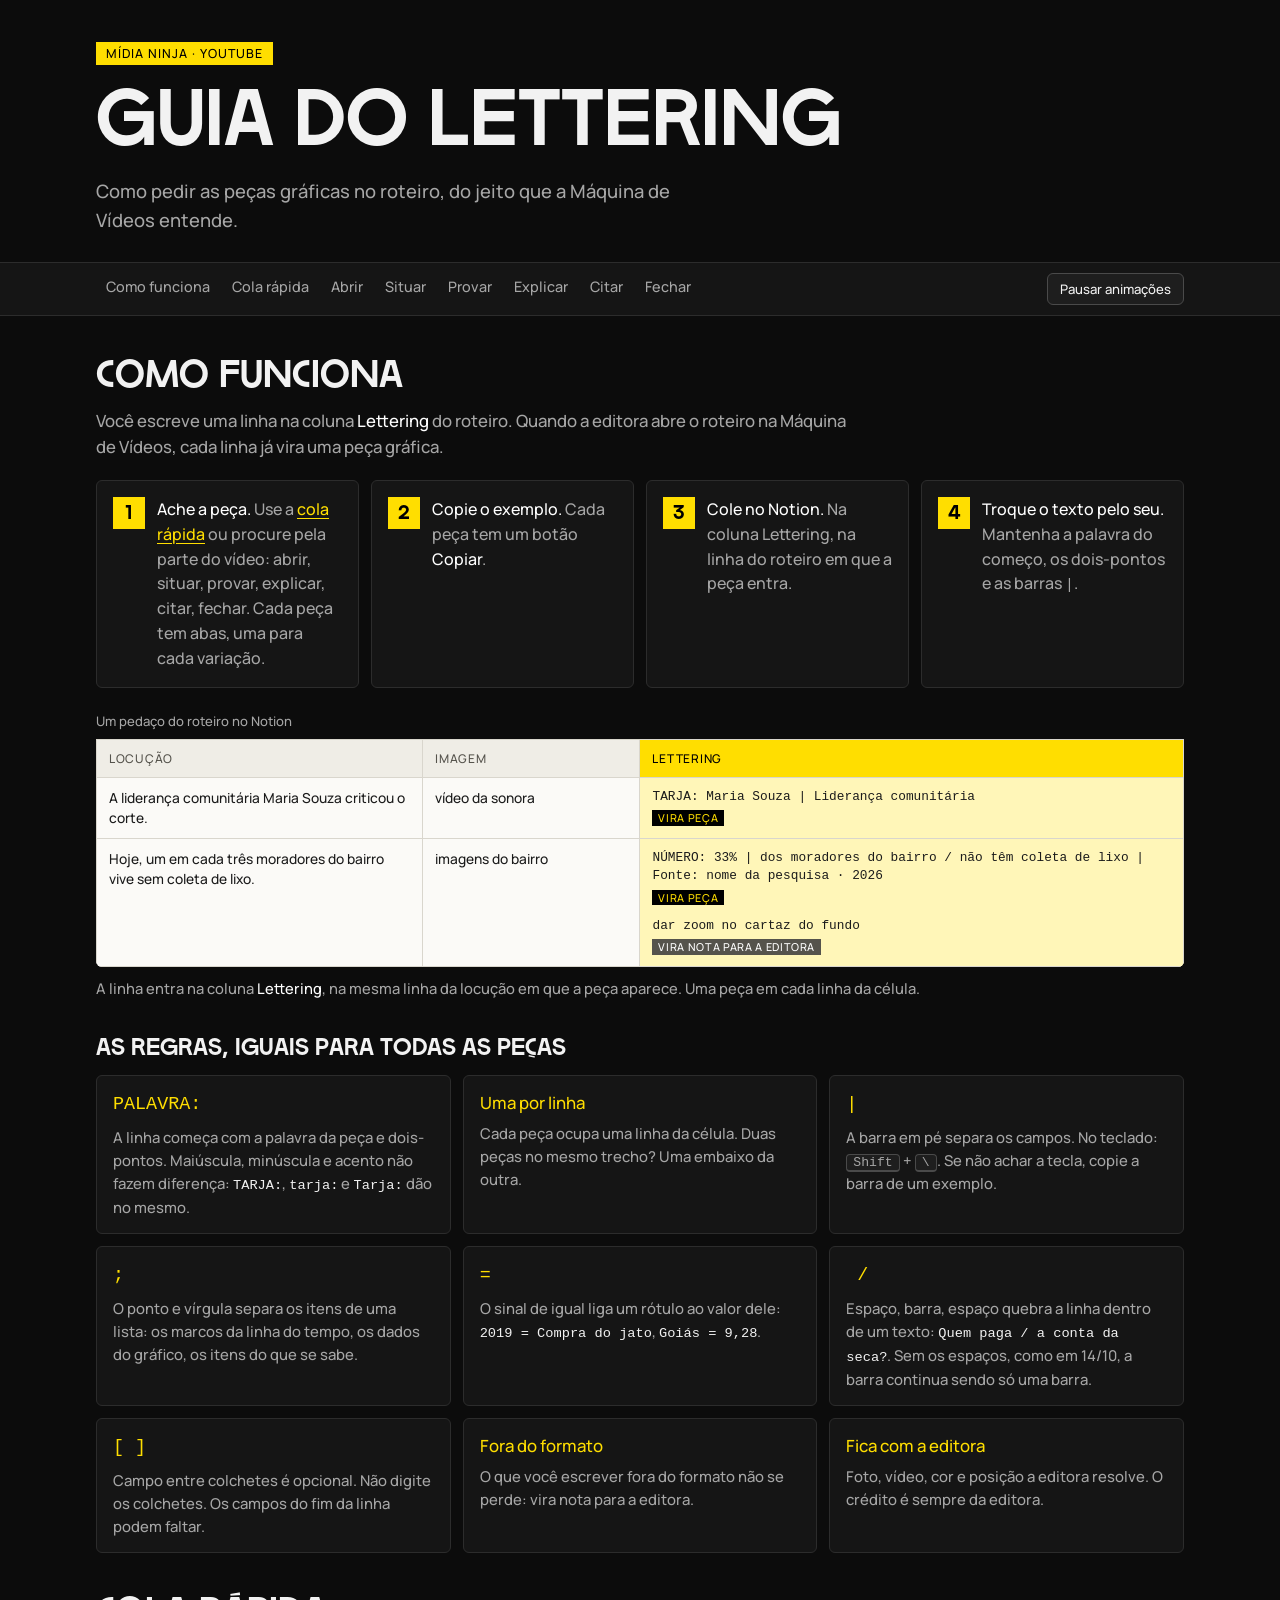
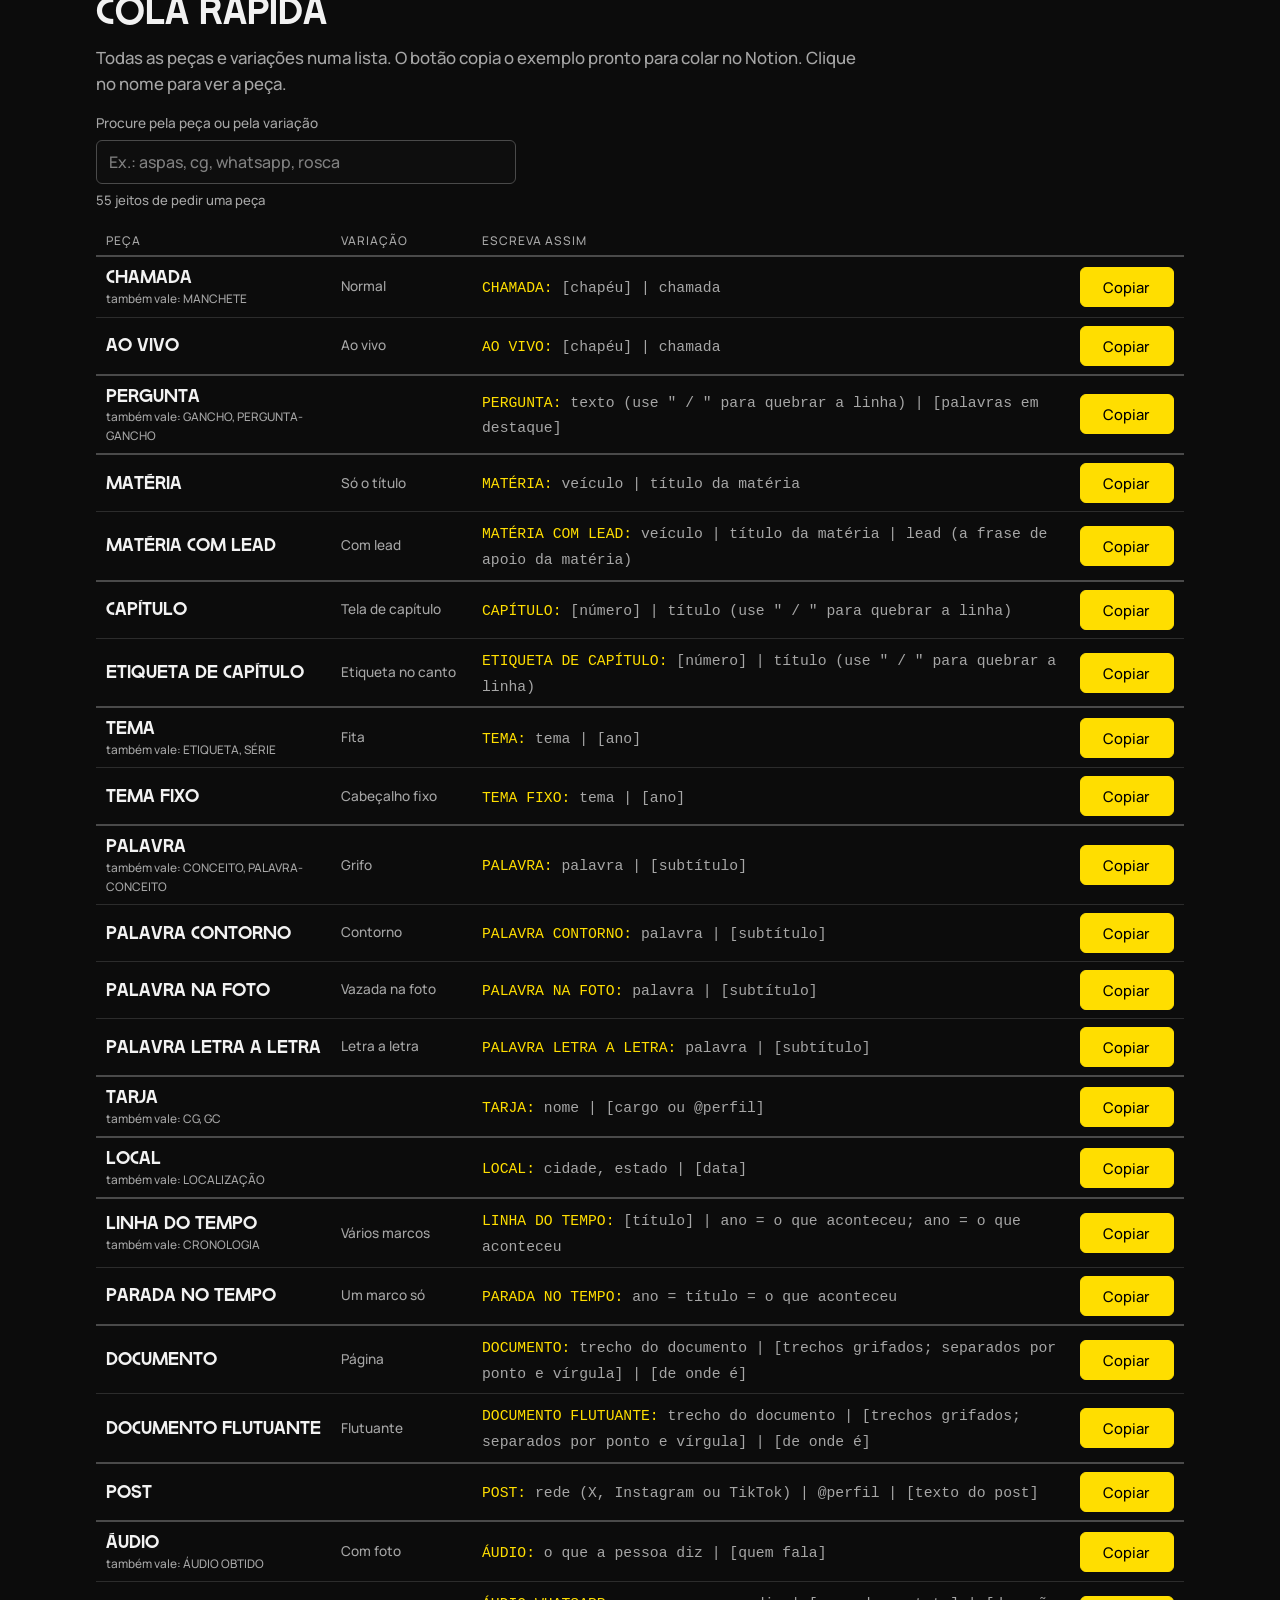
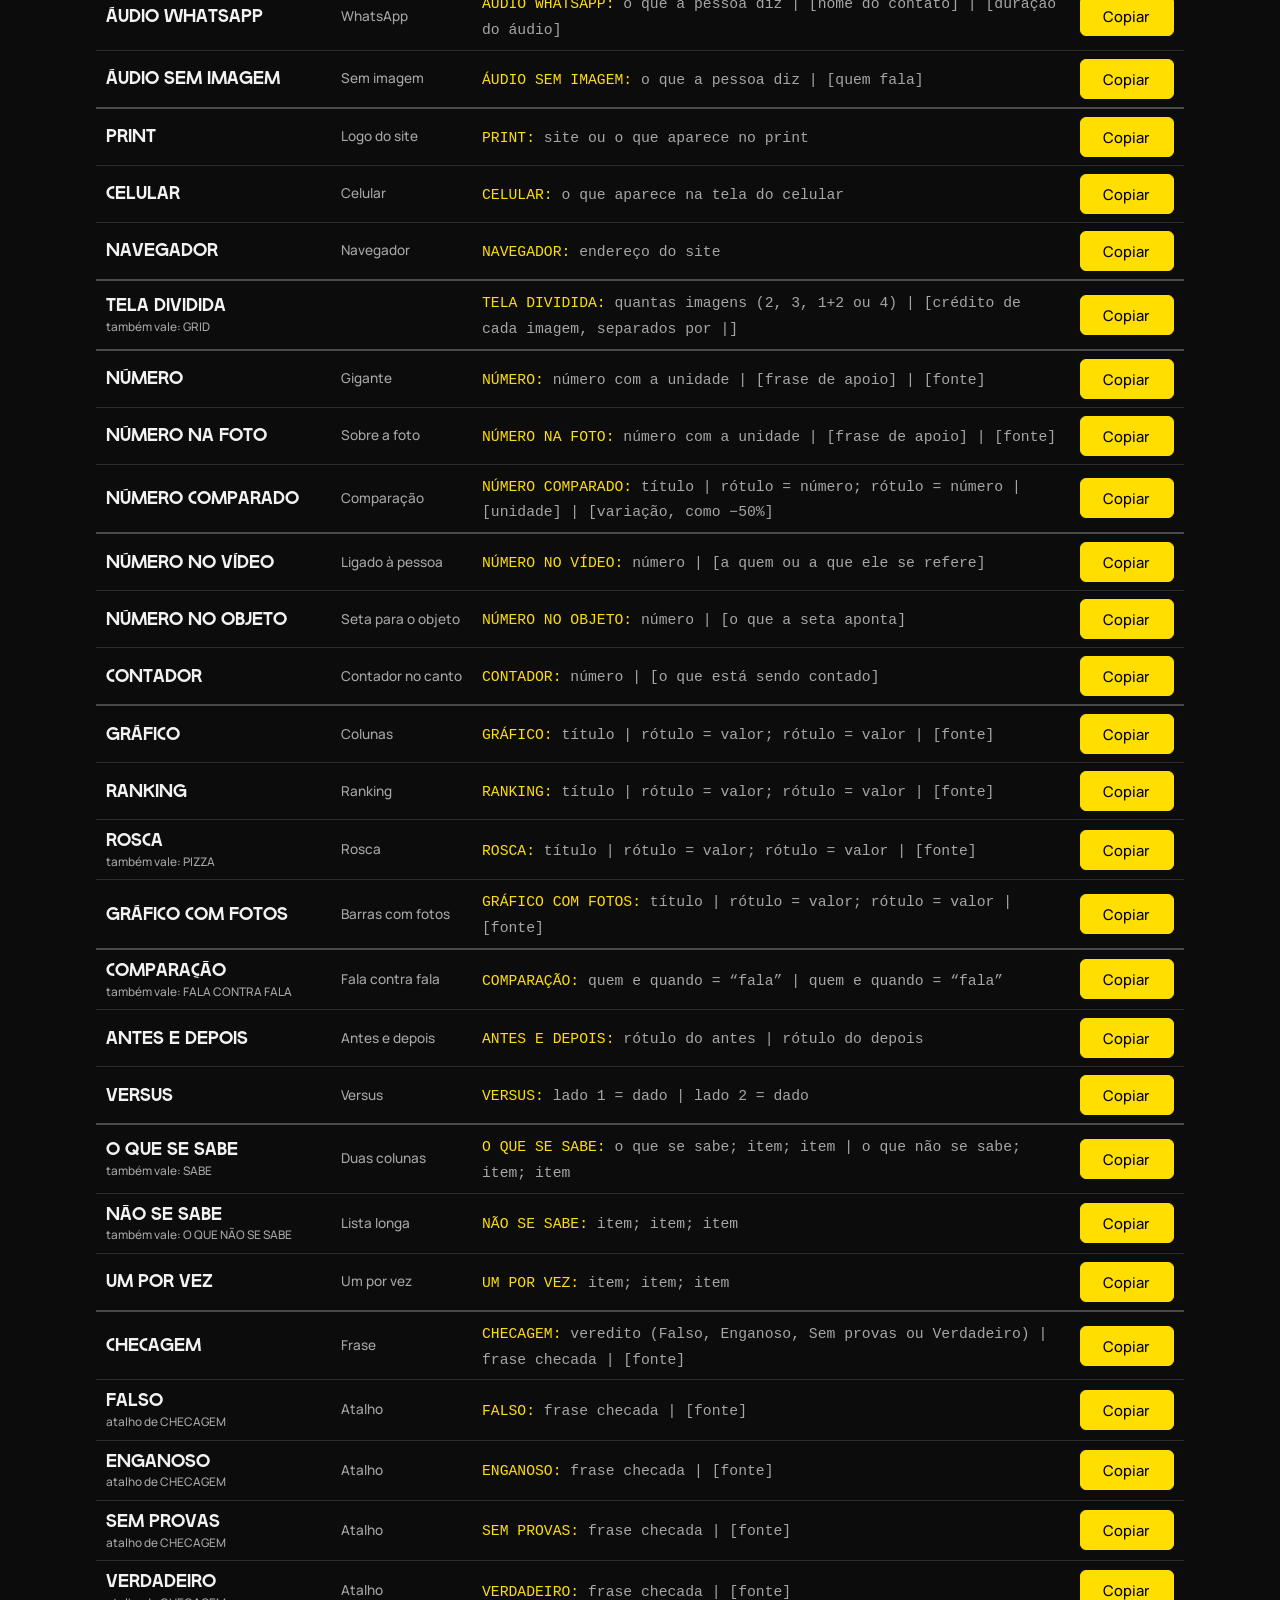
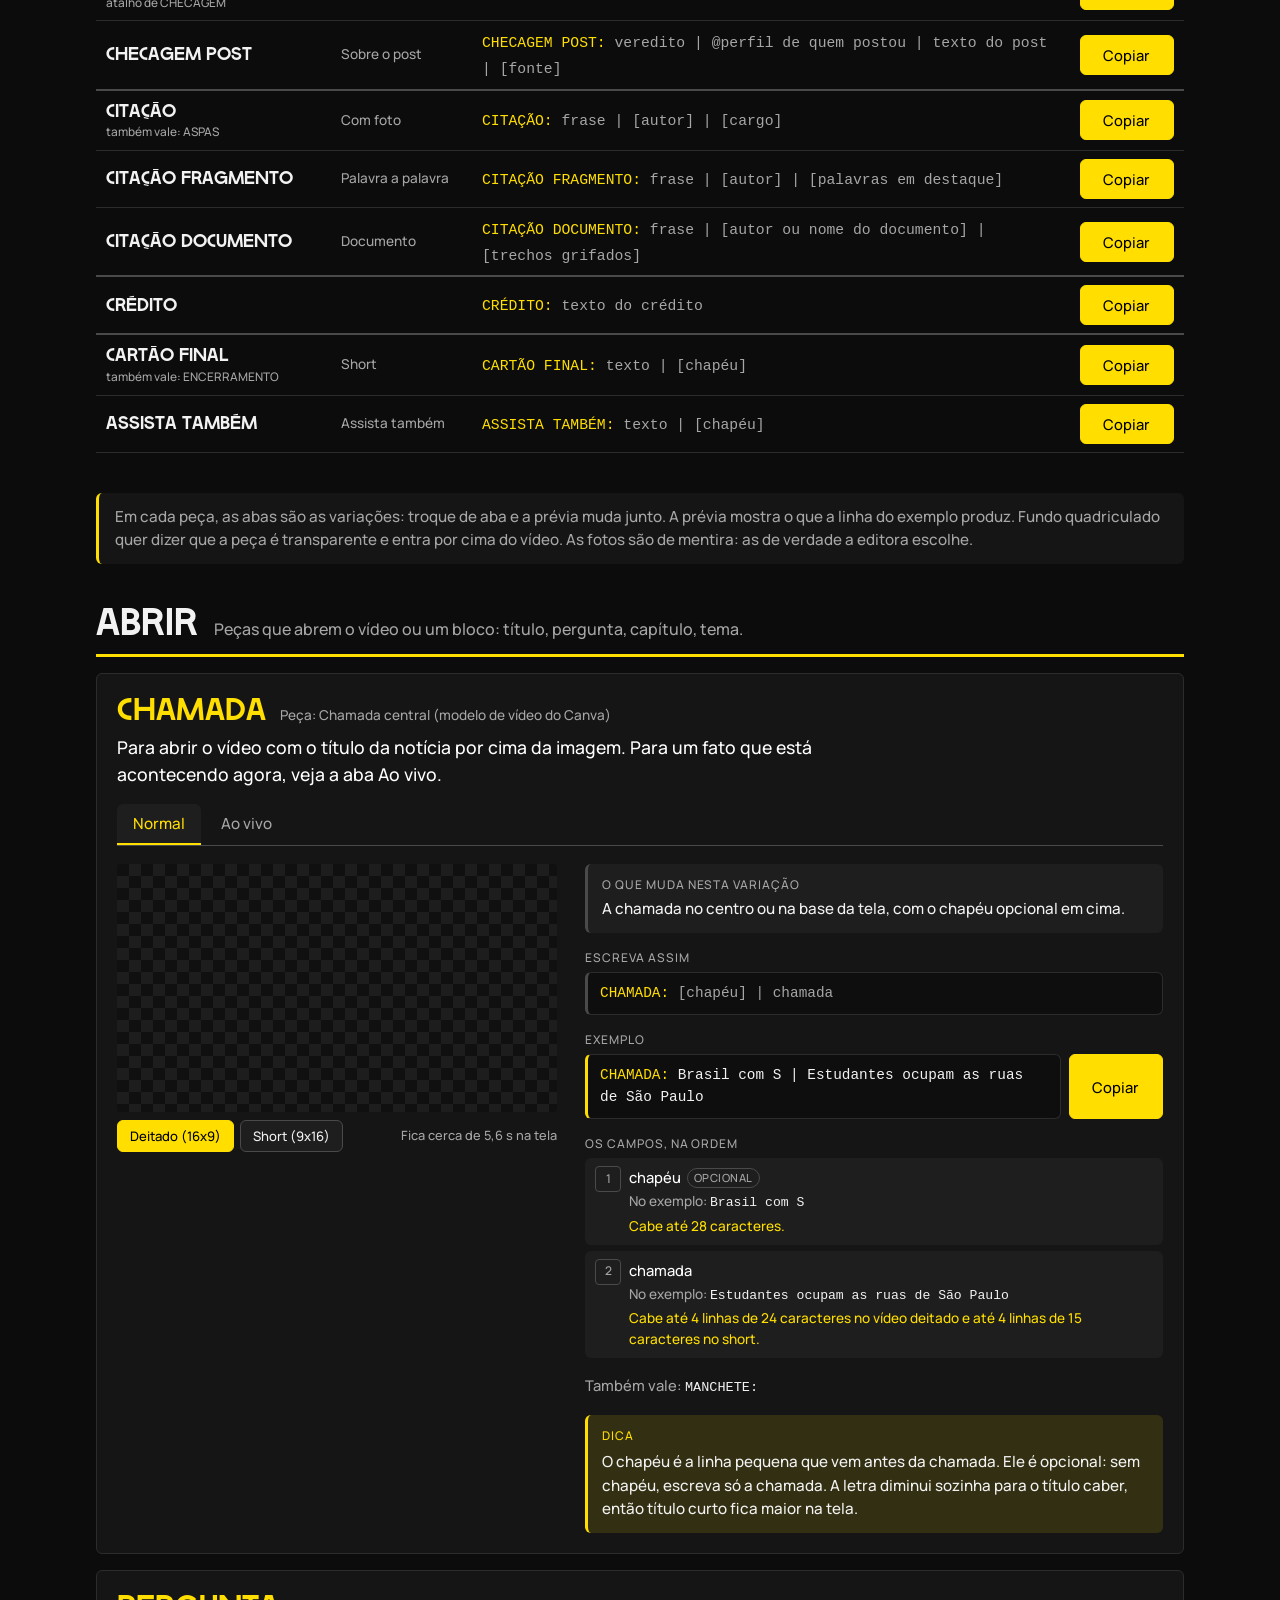
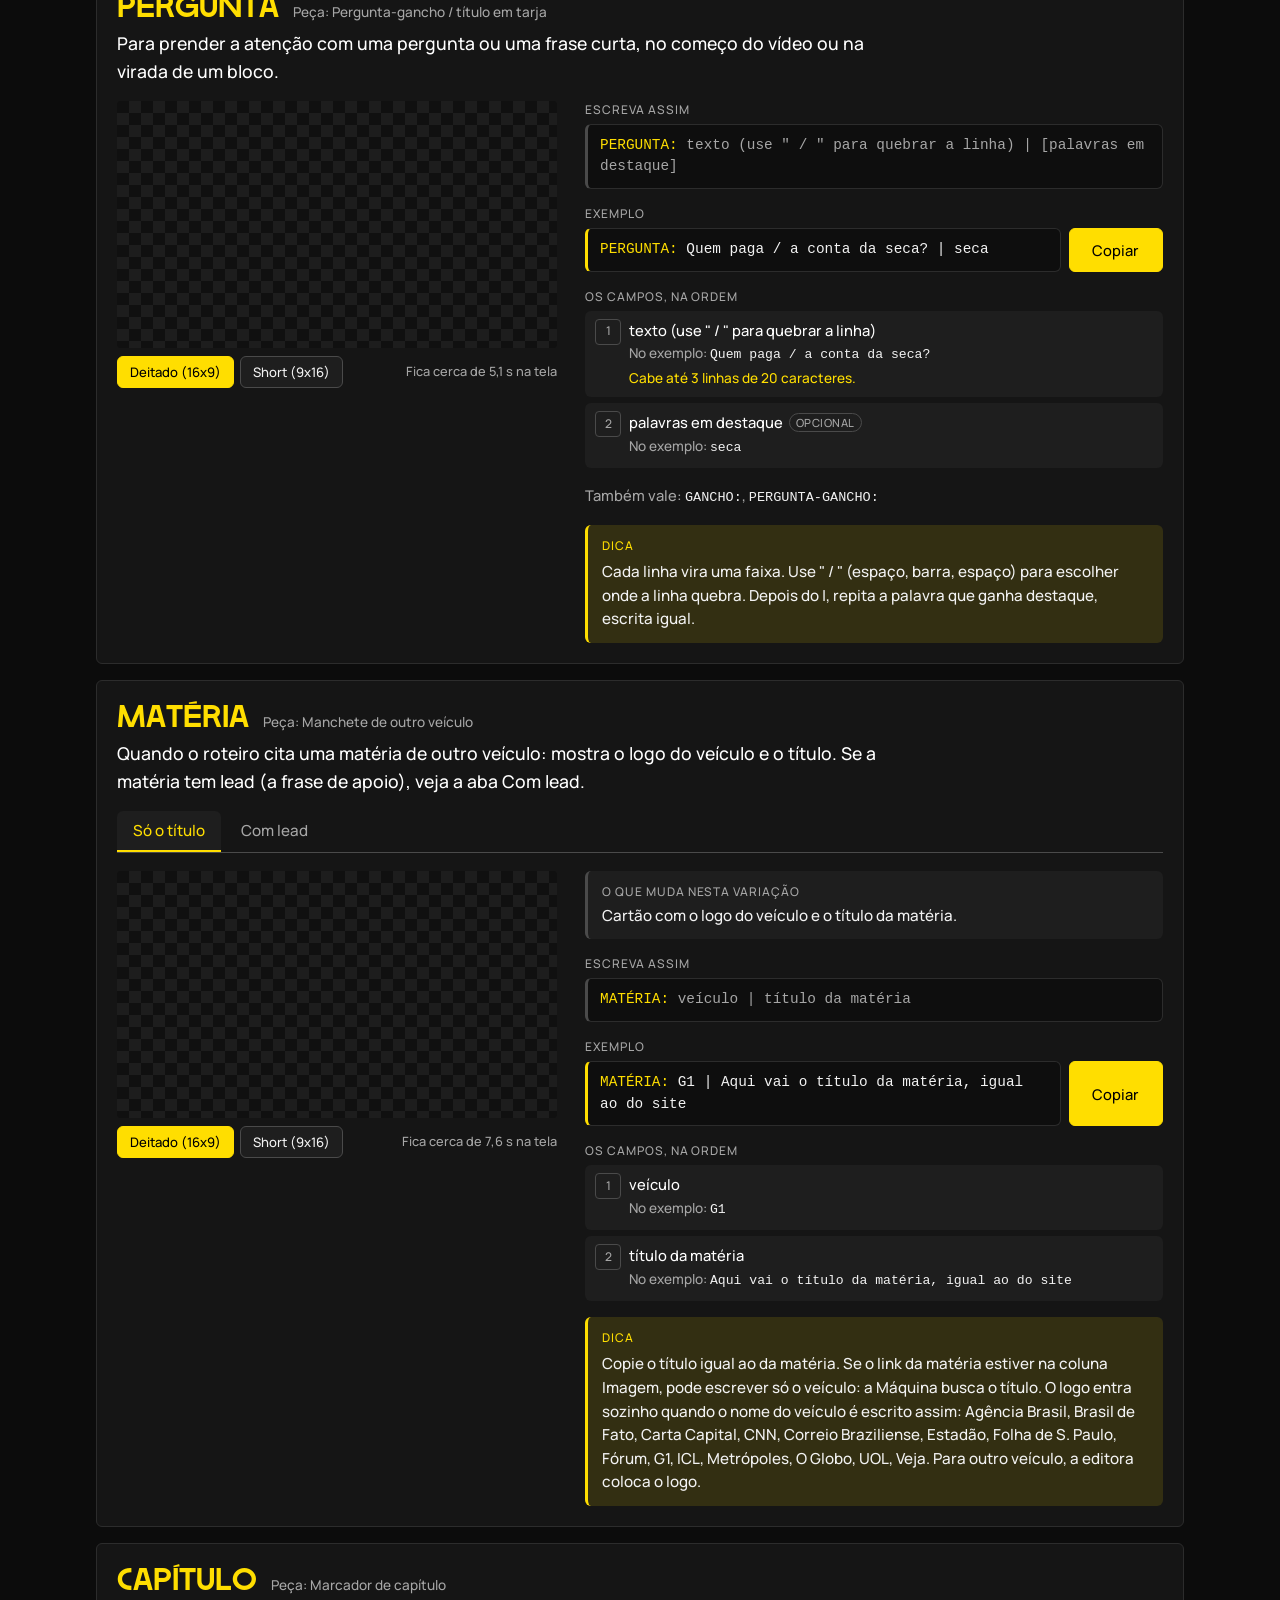
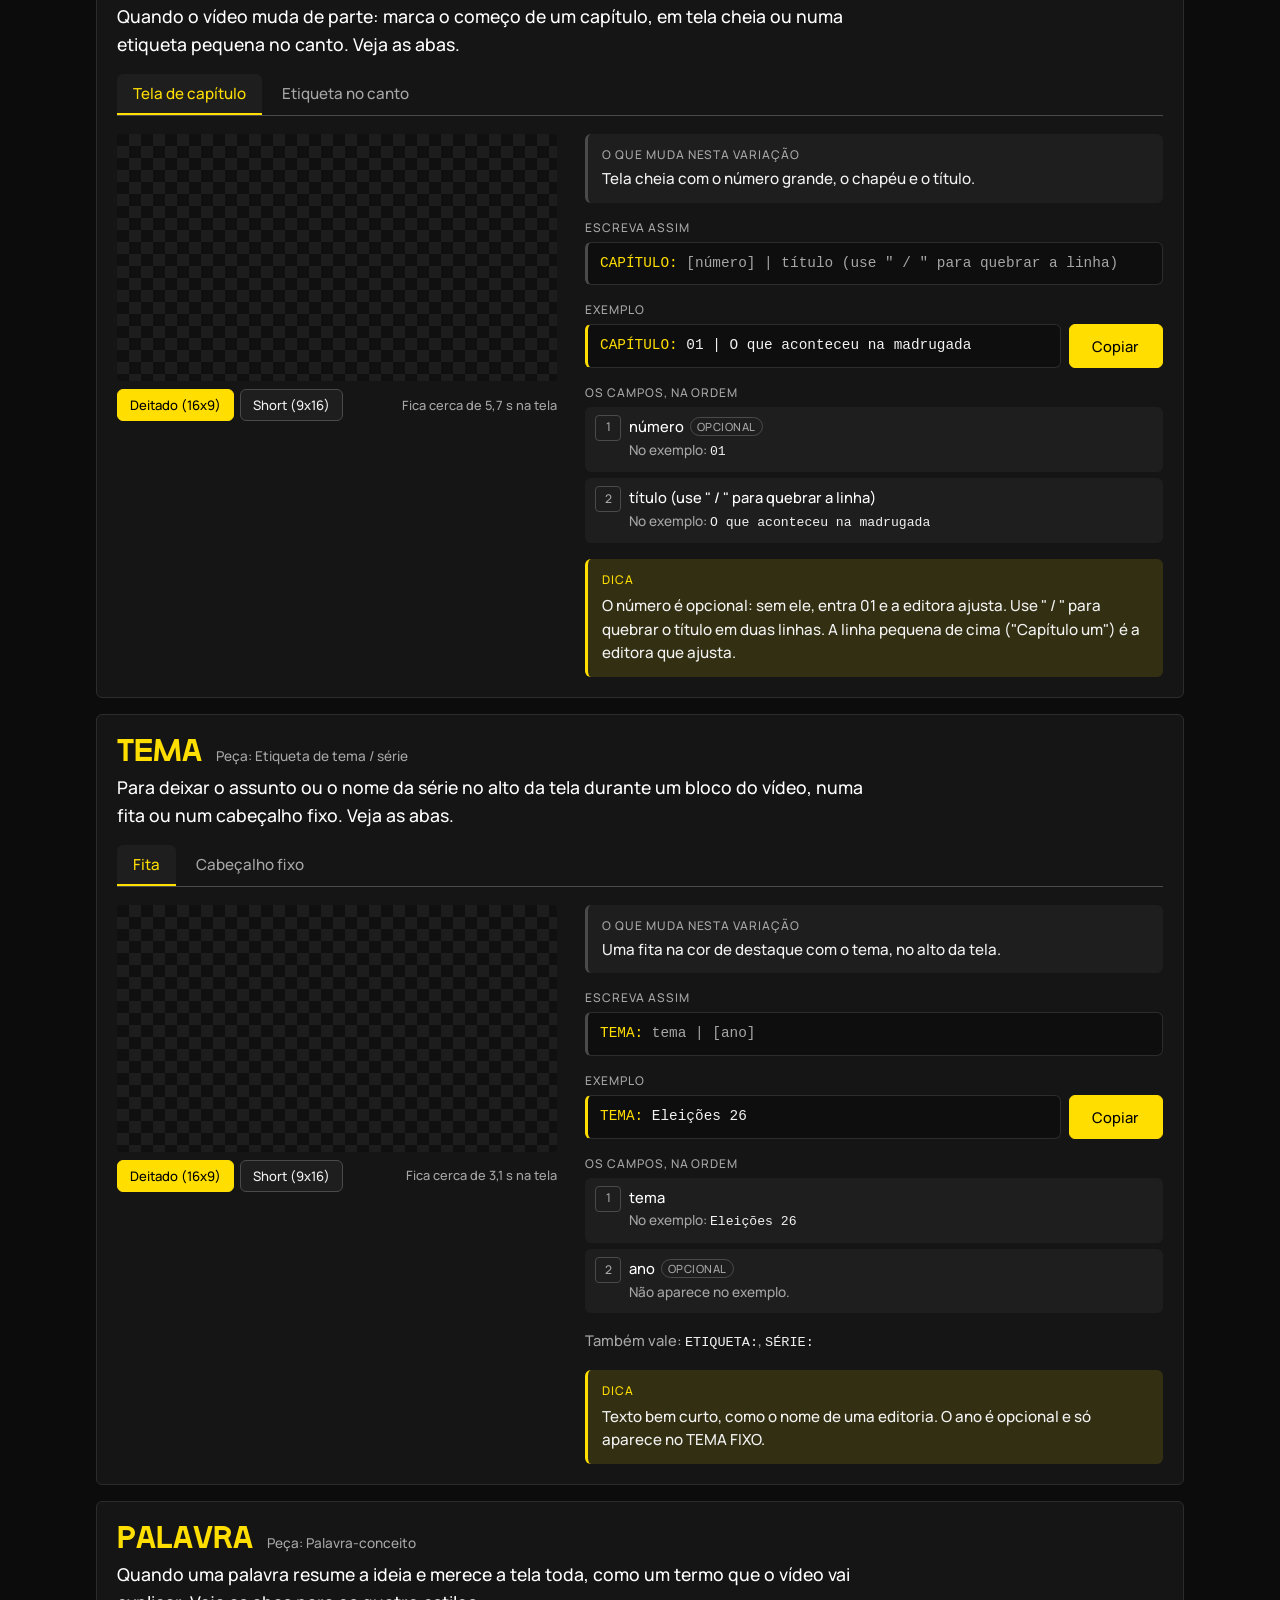
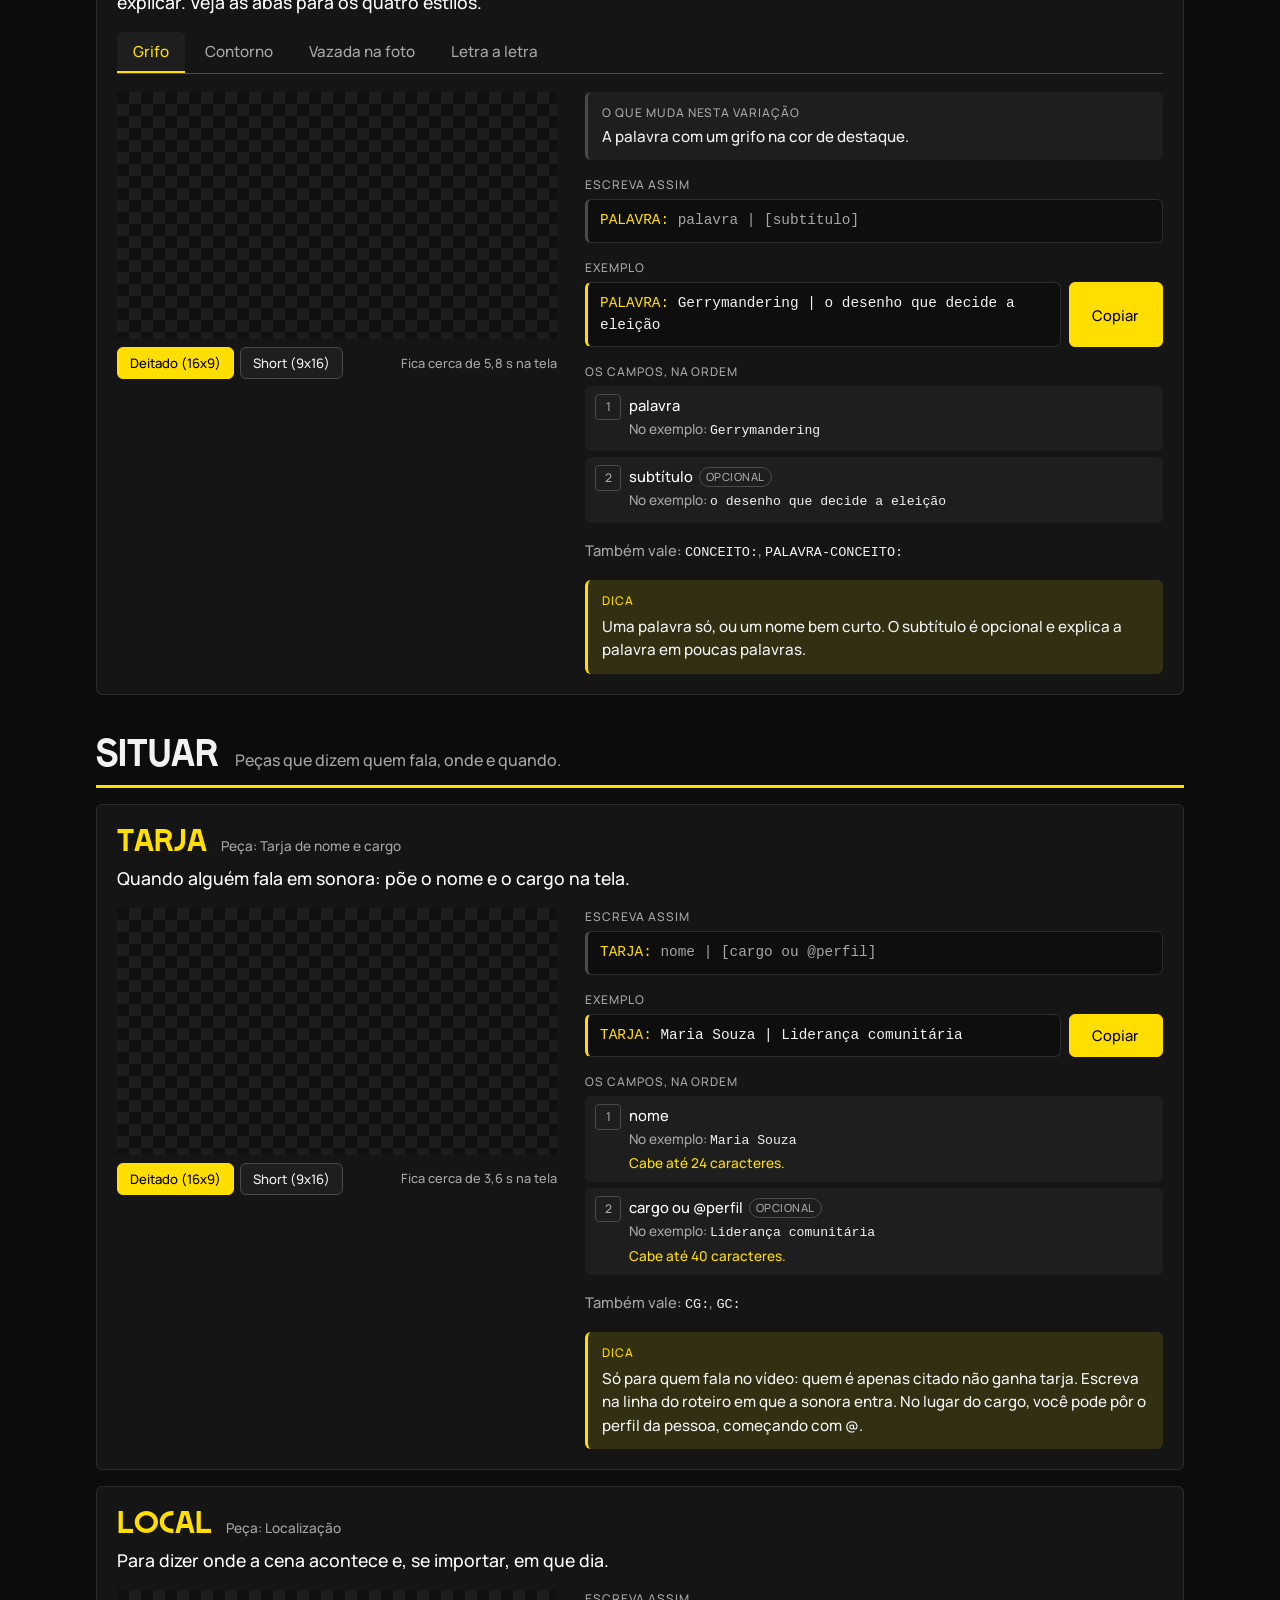
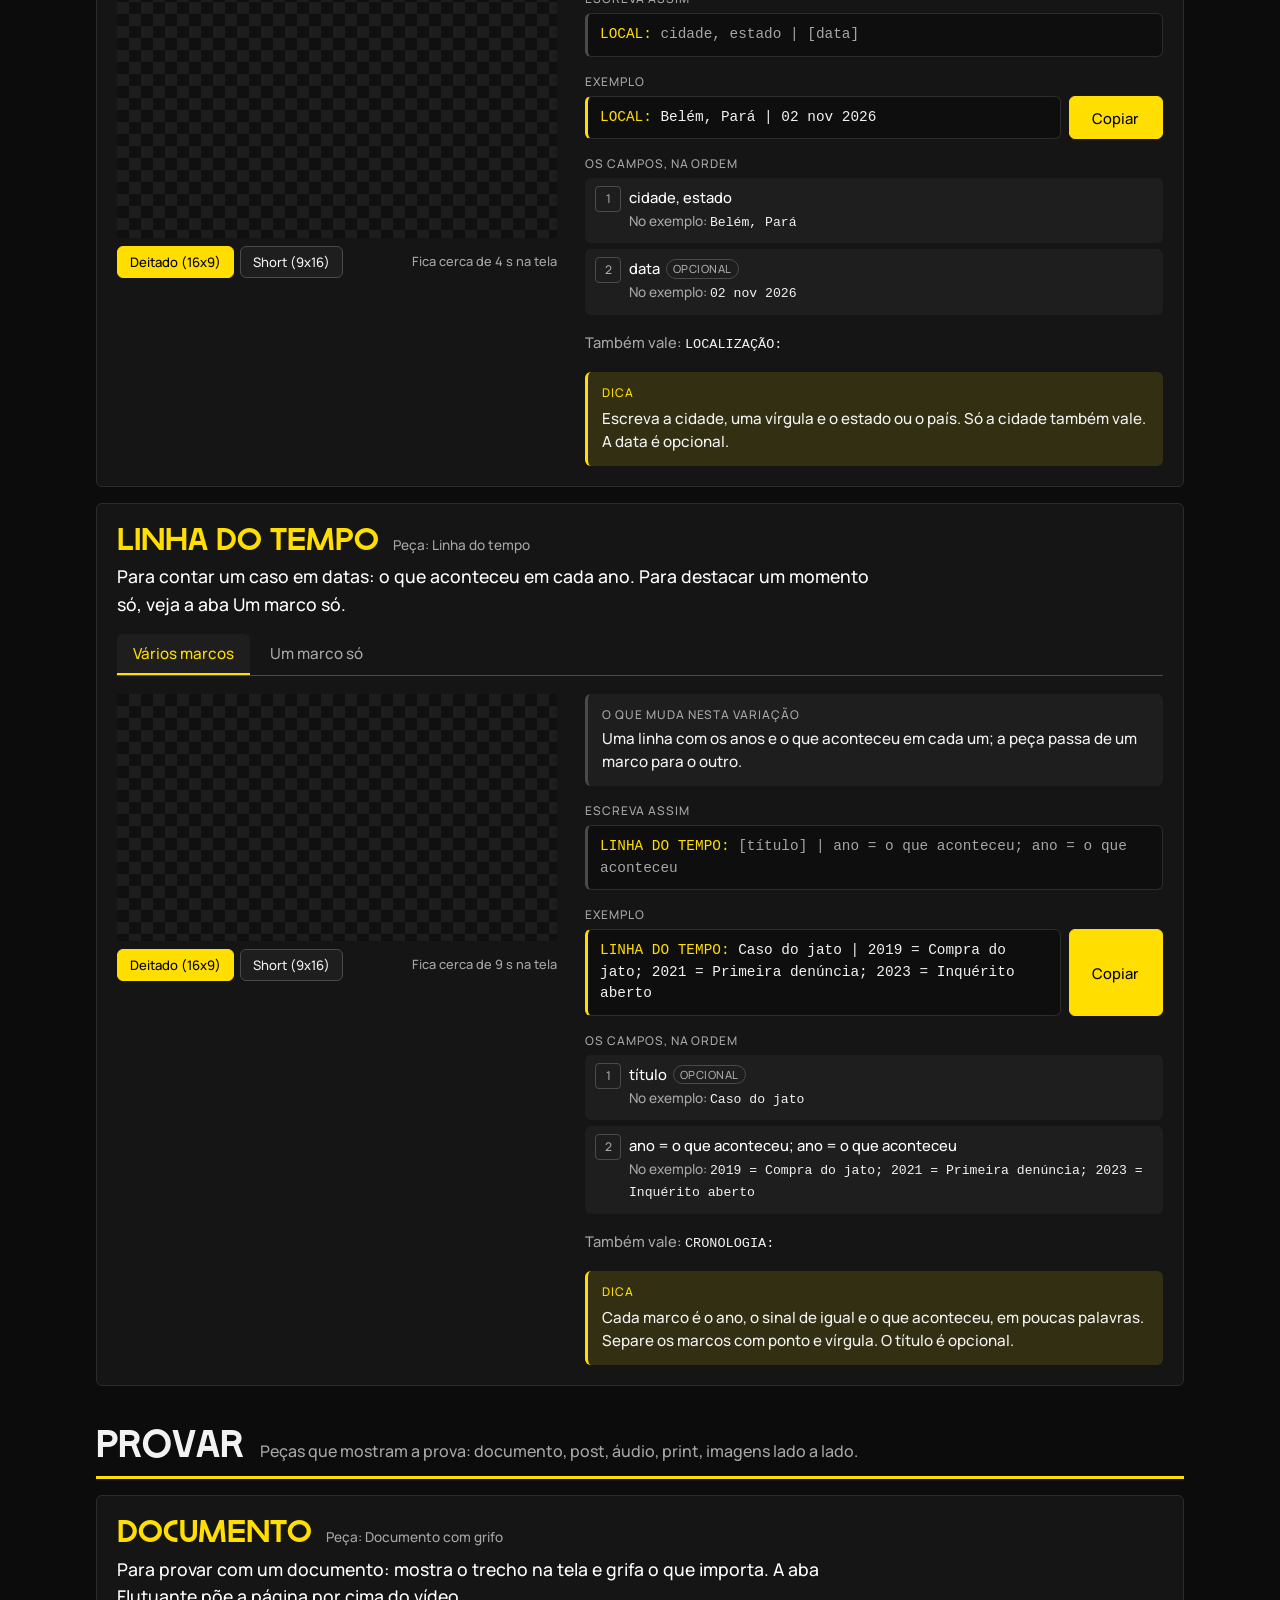
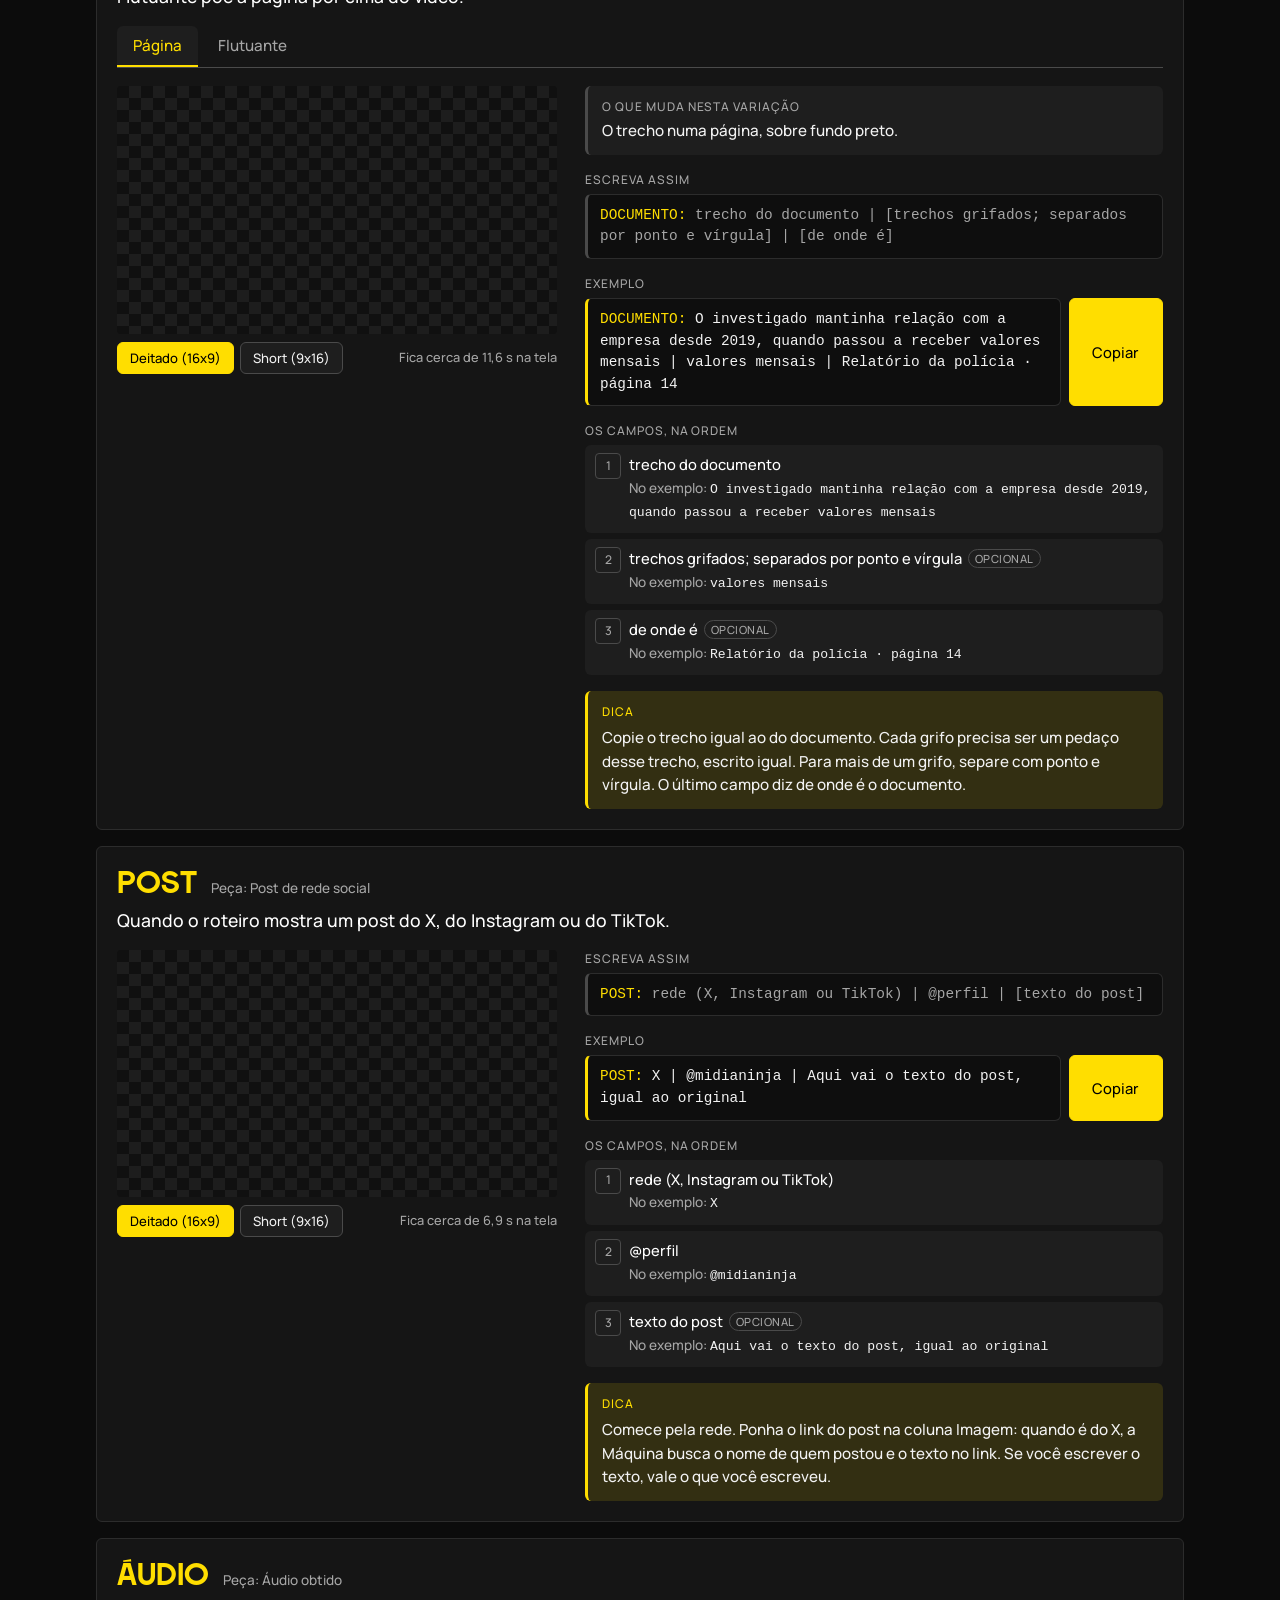
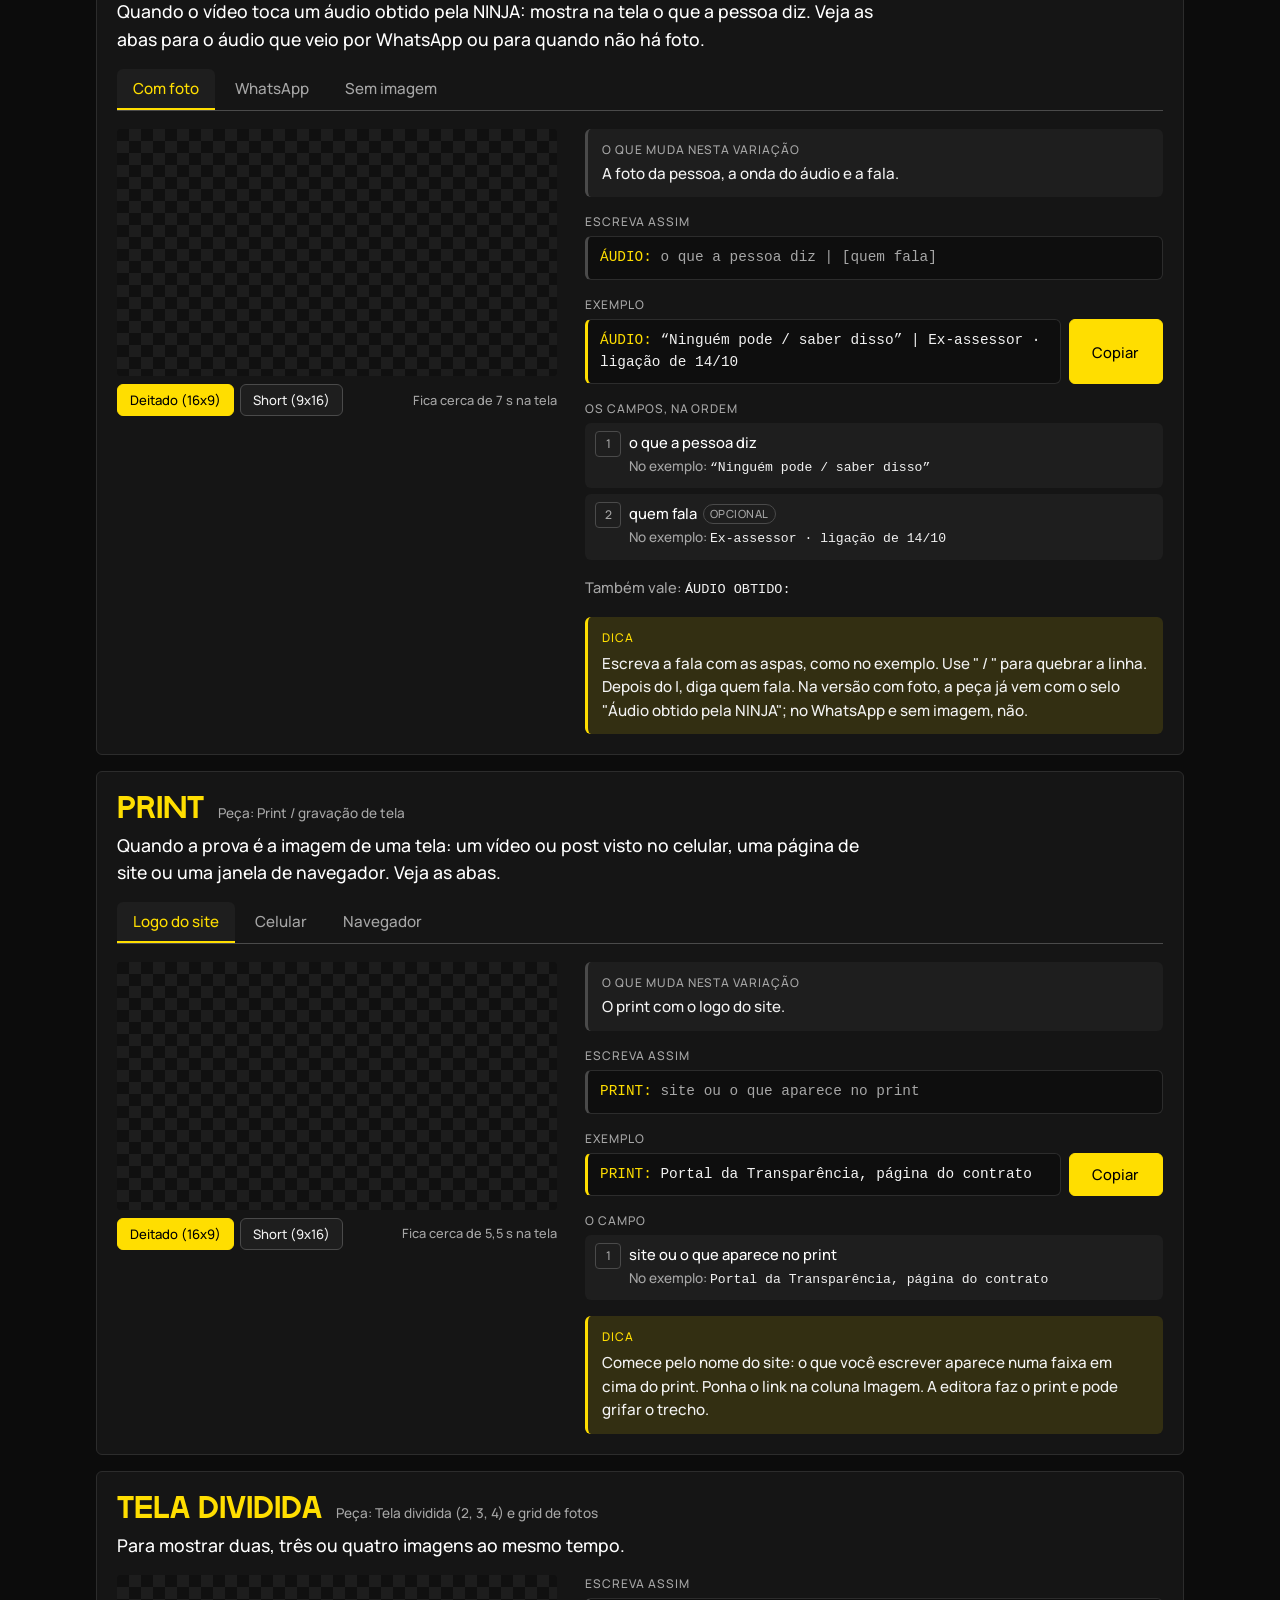
==== commit 816a4643: "Guia do Lettering: um cartão por modelo, com abas para cada variação Co-Authored-By: Claude Sonnet 5" ====
--- a/guia/index.html
+++ b/guia/index.html
@@ -39,7 +39,7 @@
   <p class="abre">Você escreve uma linha na coluna <strong>Lettering</strong> do roteiro. Quando a editora abre o roteiro na Máquina de Vídeos, cada linha já vira uma peça gráfica.</p>
 
   <ol class="passos">
-    <li><span class="passo" aria-hidden="true">1</span><div><strong>Ache a peça.</strong> Use a <a href="#cola">cola rápida</a> ou procure pela parte do vídeo: abrir, situar, provar, explicar, citar, fechar.</div></li>
+    <li><span class="passo" aria-hidden="true">1</span><div><strong>Ache a peça.</strong> Use a <a href="#cola">cola rápida</a> ou procure pela parte do vídeo: abrir, situar, provar, explicar, citar, fechar. Cada peça tem abas, uma para cada variação.</div></li>
     <li><span class="passo" aria-hidden="true">2</span><div><strong>Copie o exemplo.</strong> Cada peça tem um botão <strong>Copiar</strong>.</div></li>
     <li><span class="passo" aria-hidden="true">3</span><div><strong>Cole no Notion.</strong> Na coluna Lettering, na linha do roteiro em que a peça entra.</div></li>
     <li><span class="passo" aria-hidden="true">4</span><div><strong>Troque o texto pelo seu.</strong> Mantenha a palavra do começo, os dois-pontos e as barras <code>|</code>.</div></li>
@@ -118,15 +118,15 @@
 
 <section id="cola" aria-labelledby="t-cola">
   <h2 id="t-cola">Cola rápida</h2>
-  <p class="abre">Todas as peças numa lista. O botão copia o exemplo pronto para colar no Notion.</p>
+  <p class="abre">Todas as peças e variações numa lista. O botão copia o exemplo pronto para colar no Notion. Clique no nome para ver a peça.</p>
   <div class="busca">
-    <label for="busca">Procure pelo nome da peça</label>
-    <input type="search" id="busca" autocomplete="off" spellcheck="false" placeholder="Ex.: aspas, cg, gráfico">
+    <label for="busca">Procure pela peça ou pela variação</label>
+    <input type="search" id="busca" autocomplete="off" spellcheck="false" placeholder="Ex.: aspas, cg, whatsapp, rosca">
     <p class="busca-conta" id="busca-conta" aria-live="polite"></p>
   </div>
-  <table class="cola">
+  <table class="cola" id="cola-tabela">
     <thead>
-      <tr><th scope="col">Peça</th><th scope="col">Escreva assim</th><th scope="col"><span class="so-leitor">Copiar o exemplo</span></th></tr>
+      <tr><th scope="col">Peça</th><th scope="col">Variação</th><th scope="col">Escreva assim</th><th scope="col"><span class="so-leitor">Copiar o exemplo</span></th></tr>
     </thead>
     <tbody id="cola-linhas"></tbody>
   </table>
@@ -136,7 +136,7 @@
 <p class="estado" id="estado" role="status">Carregando as peças…</p>
 
 <div id="etapas">
-  <p class="abre legenda-previas" id="legenda-previas" hidden>Em cada peça, a prévia mostra o que a linha do exemplo produz. Fundo quadriculado quer dizer que a peça é transparente e entra por cima do vídeo. As fotos são de mentira: as de verdade a editora escolhe.</p>
+  <p class="abre legenda-previas" id="legenda-previas" hidden>Em cada peça, as abas são as variações: troque de aba e a prévia muda junto. A prévia mostra o que a linha do exemplo produz. Fundo quadriculado quer dizer que a peça é transparente e entra por cima do vídeo. As fotos são de mentira: as de verdade a editora escolhe.</p>
 </div>
 
 </main>
--- a/guia/guia.css
+++ b/guia/guia.css
@@ -172,6 +172,9 @@
 .cola th { padding: 6px 10px; border-bottom: 1px solid var(--borda-forte); text-align: left; font: 500 0.75rem var(--fonte); letter-spacing: 0.08em; text-transform: uppercase; color: var(--texto-suave); }
 .cola td { padding: 8px 10px; border-bottom: 1px solid var(--borda); vertical-align: middle; }
 .cola tbody tr:hover { background: var(--superficie); }
+/* Uma peça (modelo) por bloco: a primeira linha de cada bloco tem uma linha mais forte em cima. */
+.cola tbody:not(:first-of-type) tr:first-child td { border-top: 2px solid var(--borda-forte); }
+.cola .c-variacao { width: 1%; white-space: nowrap; font-size: 0.85rem; color: var(--texto-suave); }
 .cola .c-peca { width: 1%; white-space: nowrap; }
 .cola .c-peca a { font: 400 1.15rem var(--fonte-titulo); text-decoration: none; text-transform: uppercase; color: var(--texto); }
 .cola .c-peca a:hover { color: var(--acento); }
@@ -185,20 +188,43 @@
 .etapa-topo { display: flex; flex-wrap: wrap; align-items: baseline; gap: 4px 16px; margin-bottom: 16px; padding-bottom: 10px; border-bottom: 3px solid var(--acento); }
 .etapa-topo h2 { margin: 0; }
 .etapa-topo p { margin: 0; color: var(--texto-suave); }
-.cartoes { display: grid; gap: 16px; }
+.cartoes { display: grid; grid-template-columns: minmax(0, 1fr); gap: 16px; }
 
 .cartao {
+  min-width: 0;
+  padding: 20px;
+  background: var(--superficie);
+  border: 1px solid var(--borda);
+  border-radius: var(--raio);
+}
+.cartao:target, .cartao.alvo { border-color: var(--acento); }
+.cartao-topo { display: grid; gap: 6px; margin-bottom: 16px; }
+
+/* As abas: uma por variação do modelo. Na tela estreita, a barra rola para o lado dentro dela mesma. */
+.abas { display: flex; gap: 4px; margin: 0 0 18px; overflow-x: auto; overflow-y: hidden; overscroll-behavior-x: contain; scrollbar-width: thin; border-bottom: 1px solid var(--borda-forte); position: relative; }
+.abas .aba {
+  flex: none;
+  min-height: 42px;
+  padding: 0 16px;
+  margin-bottom: -1px;
+  border: 0;
+  border-bottom: 3px solid transparent;
+  border-radius: var(--raio) var(--raio) 0 0;
+  background: transparent;
+  color: var(--texto-suave);
+  font: 500 0.95rem var(--fonte);
+  white-space: nowrap;
+}
+.abas .aba:hover { color: var(--texto); background: var(--superficie-2); border-bottom-color: var(--borda-forte); }
+.abas .aba[aria-selected='true'] { color: var(--acento); background: var(--superficie-2); border-bottom-color: var(--acento); }
+.abas .aba:focus-visible { outline: 2px solid var(--acento); outline-offset: -2px; }
+
+.painel {
   display: grid;
   grid-template-columns: minmax(0, 440px) minmax(0, 1fr);
   gap: 16px 28px;
   align-items: start;
-  padding: 20px;
-  background: var(--superficie);
-  border: 1px solid var(--borda);
-  border-radius: var(--raio);
-}
-.cartao:target { border-color: var(--acento); }
-.cartao-topo { grid-column: 1 / -1; display: grid; gap: 6px; }
+}
 .cartao-titulo { display: flex; flex-wrap: wrap; align-items: baseline; gap: 4px 14px; }
 .cartao-titulo h3 { font-size: 2rem; color: var(--acento); }
 .modelo { margin: 0; font-size: 0.85rem; color: var(--texto-suave); }
@@ -253,6 +279,9 @@
 .campo-exemplo q { quotes: none; color: var(--texto); font-family: var(--fonte-mono); font-size: 0.82rem; overflow-wrap: anywhere; }
 .campo-limite { color: var(--acento); }
 
+.muda { margin: 0; padding: 12px 14px; background: var(--superficie-2); border-left: 3px solid var(--borda-forte); border-radius: var(--raio); }
+.muda h4 { margin-bottom: 4px; }
+.muda p { margin: 0; color: var(--texto); font-size: 0.95rem; }
 .apelidos { margin: 0; font-size: 0.92rem; color: var(--texto-suave); }
 .apelidos code { color: var(--texto); }
 .atalhos { display: grid; gap: 6px; }
@@ -270,7 +299,7 @@
 @media (max-width: 960px) {
   .passos { grid-template-columns: repeat(2, minmax(0, 1fr)); }
   .regras { grid-template-columns: repeat(2, minmax(0, 1fr)); }
-  .cartao { grid-template-columns: minmax(0, 1fr); }
+  .painel { grid-template-columns: minmax(0, 1fr); }
   .previa { position: static; max-width: 520px; }
 }
 @media (max-width: 640px) {
@@ -294,7 +323,12 @@
   .cola tbody tr { display: grid; grid-template-columns: minmax(0, 1fr) auto; gap: 6px 8px; align-items: center; padding: 10px 0; border-bottom: 1px solid var(--borda); }
   .cola td { padding: 0; border: 0; }
   .cola .c-peca, .cola .c-copiar { width: auto; white-space: normal; }
-  .cola .c-escreva { grid-column: 1 / -1; grid-row: 2; }
+  .cola .c-variacao { grid-column: 1 / -1; grid-row: 2; width: auto; white-space: normal; }
+  .cola .c-variacao:empty { display: none; }
+  .cola .c-escreva { grid-column: 1 / -1; grid-row: 3; }
+  .cola tbody:not(:first-of-type) tr:first-child { border-top: 2px solid var(--borda-forte); }
+  .cola tbody:not(:first-of-type) tr:first-child td { border-top: 0; }
+  .abas .aba { padding: 0 14px; }
   .com-botao { flex-direction: column; }
   .com-botao button { align-self: flex-start; }
 }
